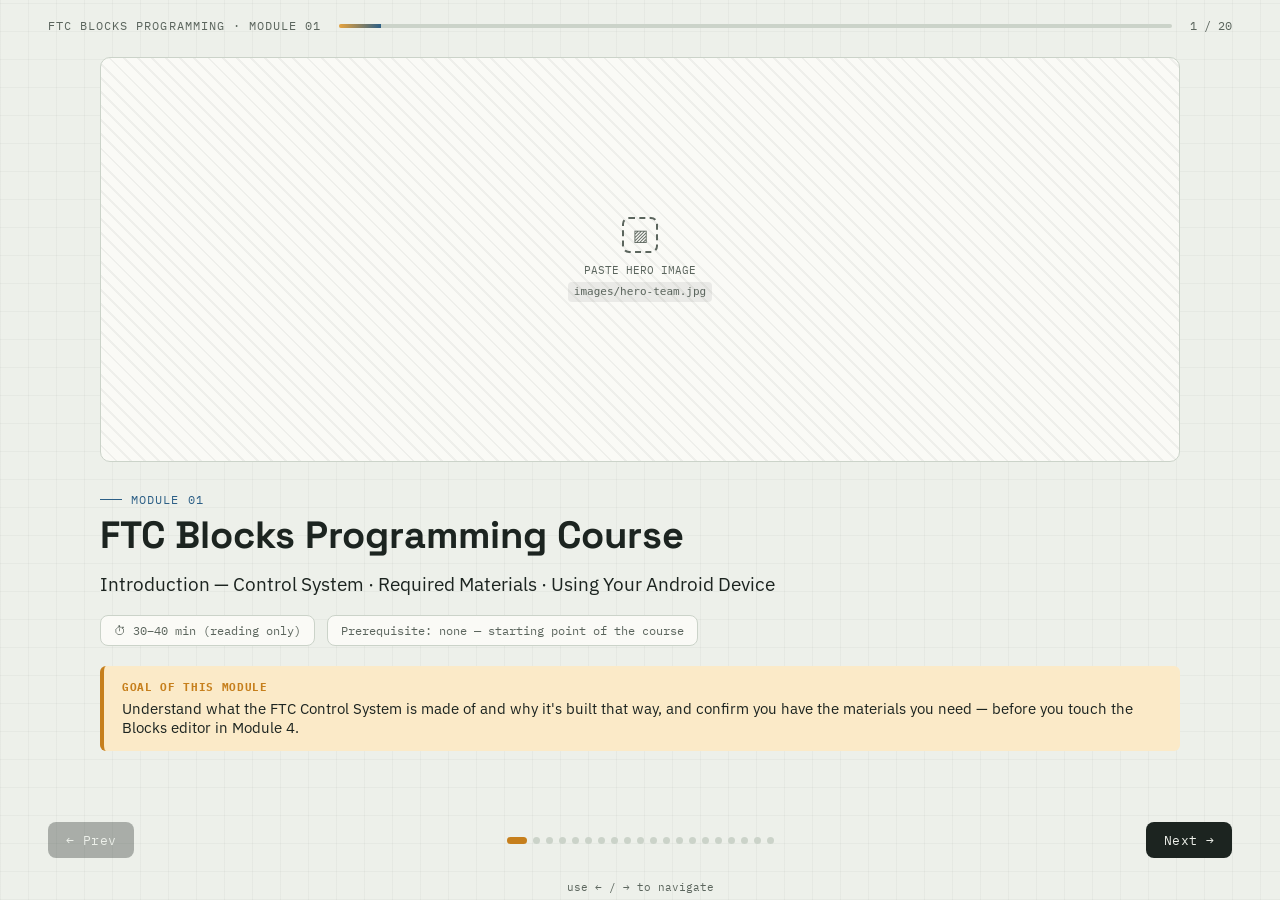
==== index.html @ 314b9277 "Rename ftc_module1_slides.html to index.html" ====
<!DOCTYPE html>
<html lang="en">
<head>
<meta charset="UTF-8">
<meta name="viewport" content="width=device-width, initial-scale=1.0">
<title>FTC Blocks Programming — Module 1: Introduction</title>

<!--
  ================================================================
  IMAGES NEEDED — drop files in an "images" folder next to this
  html (or point each src="" straight at your own file/path).
  Until a real image loads, each slot shows a labeled placeholder.
  ================================================================
   1. images/hero-team.jpg              Title slide hero (team / robot)
   2. images/control-hub-closeup.jpg    Control Hub, close-up
   3. images/control-hub-mounted.jpg    Control Hub mounted on a robot
   4. images/expansion-hub-phone.jpg    Expansion Hub + phone combo
   5. images/driver-hub.jpg             REV Driver Hub, in use
   6. images/driver-hub-closeup.jpg     Driver Hub, close-up
   7. images/phone-with-gamepads.jpg    Phone + OTG adapter + gamepads
   8. images/gamepad-f310.jpg           Logitech F310 gamepad
   9. images/driver-station-app.jpg     Driver Station app, op-mode screen
  10. images/labeled-devices.jpg        Devices labeled with tape
  ================================================================
-->

<link rel="preconnect" href="https://fonts.googleapis.com">
<link rel="preconnect" href="https://fonts.gstatic.com" crossorigin>
<link href="https://fonts.googleapis.com/css2?family=IBM+Plex+Mono:wght@400;500;600&family=IBM+Plex+Sans:wght@400;500;600;700&family=Space+Grotesk:wght@500;600;700&display=swap" rel="stylesheet">

<style>
  :root{
    --paper:#EDF0EA;
    --paper-card:#FAFAF6;
    --ink:#1C2420;
    --ink-soft:#5B655D;
    --line:#CBD3C9;
    --amber:#E8A33D;
    --amber-dark:#C67F1C;
    --amber-soft:#FBEAC8;
    --blue:#2C5F86;
    --blue-soft:#DEE9EF;
    --green:#3E8A5B;
    --green-soft:#E3F2E7;
    --red:#C1503D;
    --red-soft:#FBEAE5;
    --font-display:'Space Grotesk', 'Arial Narrow', sans-serif;
    --font-body:'IBM Plex Sans', Arial, sans-serif;
    --font-mono:'IBM Plex Mono', 'Courier New', monospace;
  }

  *{ box-sizing:border-box; }
  html,body{ height:100%; margin:0; }
  body{
    background:
      repeating-linear-gradient(0deg, rgba(28,36,32,0.035) 0 1px, transparent 1px 28px),
      repeating-linear-gradient(90deg, rgba(28,36,32,0.035) 0 1px, transparent 1px 28px),
      var(--paper);
    color:var(--ink);
    font-family:var(--font-body);
    -webkit-font-smoothing:antialiased;
  }
  @media (prefers-reduced-motion: reduce){
    *{ animation-duration:0.01ms !important; transition-duration:0.01ms !important; }
  }

  h1,h2,h3{ font-family:var(--font-display); margin:0; }
  p{ margin:0 0 12px; line-height:1.55; }
  ul{ margin:0; padding-left:1.15em; }
  li{ margin-bottom:8px; line-height:1.5; }
  a{ color:var(--blue); }
  button{ font-family:inherit; }
  button:focus-visible, .checklist-item:focus-visible, .flashcard:focus-visible, .dot:focus-visible{
    outline:2px solid var(--blue); outline-offset:2px;
  }

  /* ---------- deck shell ---------- */
  .deck{ display:flex; flex-direction:column; height:100vh; max-width:1240px; margin:0 auto; }

  .deck-top{ display:flex; align-items:center; gap:18px; padding:18px 28px 10px; }
  .brand{
    font-family:var(--font-mono); font-size:11.5px; letter-spacing:.09em;
    color:var(--ink-soft); white-space:nowrap; cursor:pointer; background:none; border:none; padding:0;
  }
  .brand:hover{ color:var(--blue); }
  .progress-track{ flex:1; height:4px; background:var(--line); border-radius:2px; overflow:hidden; }
  .progress-fill{ height:100%; width:5%; background:linear-gradient(90deg,var(--amber),var(--blue)); transition:width .3s ease; }
  .counter{ font-family:var(--font-mono); font-size:11.5px; color:var(--ink-soft); white-space:nowrap; }

  main.stage{ position:relative; flex:1; overflow:hidden; padding:0 28px; }
  .slide{
    position:absolute; inset:0; overflow-y:auto;
    padding:14px 4px 30px;
    opacity:0; pointer-events:none; transform:translateY(10px);
    transition:opacity .35s ease, transform .35s ease;
  }
  .slide.active{ opacity:1; pointer-events:auto; transform:translateY(0); }
  .slide-inner{ max-width:1080px; margin:0 auto; padding-bottom:10px; }

  .eyebrow{
    display:inline-flex; align-items:center; gap:9px;
    font-family:var(--font-mono); font-size:12px; letter-spacing:.09em; color:var(--blue);
    margin-bottom:8px; text-transform:uppercase;
  }
  .eyebrow::before{ content:''; width:22px; height:1px; background:var(--blue); }

  .slide-title{ font-weight:700; font-size:clamp(23px,3vw,38px); line-height:1.08; margin-bottom:14px; }
  .lead{ font-size:16px; color:var(--ink-soft); max-width:740px; margin-bottom:16px; }

  .tag{
    display:inline-block; font-family:var(--font-mono); font-size:11px; letter-spacing:.06em;
    text-transform:uppercase; background:var(--blue-soft); color:var(--blue);
    padding:4px 11px; border-radius:999px; margin-bottom:10px;
  }

  footer.deck-bottom{ display:flex; align-items:center; justify-content:space-between; gap:18px; padding:12px 28px 22px; }
  .nav-btn{
    font-family:var(--font-mono); font-size:12.5px; letter-spacing:.03em;
    background:var(--ink); color:var(--paper); border:none; padding:10px 18px;
    border-radius:8px; cursor:pointer;
  }
  .nav-btn:disabled{ opacity:.32; cursor:default; }
  .nav-btn:not(:disabled):hover{ background:var(--blue); }
  .dots{ display:flex; gap:6px; flex-wrap:wrap; justify-content:center; max-width:56%; }
  .dot{ width:7px; height:7px; border-radius:50%; background:var(--line); border:none; cursor:pointer; padding:0; }
  .dot.active{ background:var(--amber-dark); width:20px; border-radius:4px; }
  .hint{ font-family:var(--font-mono); font-size:10.5px; color:var(--ink-soft); text-align:center; padding-bottom:6px; }

  /* ---------- generic content blocks ---------- */
  .grid-2{ display:grid; grid-template-columns:1fr 1fr; gap:22px; }
  .grid-3{ display:grid; grid-template-columns:repeat(3,1fr); gap:18px; }
  .split{ display:grid; grid-template-columns:1.25fr .95fr; gap:30px; align-items:start; }
  @media (max-width:760px){ .grid-2,.grid-3,.split{ grid-template-columns:1fr; } }

  .card{ background:var(--paper-card); border:1px solid var(--line); border-radius:12px; padding:20px 22px; }
  .card h3{ font-size:17px; margin-bottom:8px; }
  .card p:last-child{ margin-bottom:0; }

  .callout{
    background:var(--amber-soft); border-left:4px solid var(--amber-dark);
    padding:14px 18px; border-radius:6px; font-size:14.5px; margin-top:16px;
  }
  .callout strong{ display:block; font-family:var(--font-mono); font-size:11px; letter-spacing:.06em;
    text-transform:uppercase; color:var(--amber-dark); margin-bottom:5px; }
  .note{
    background:var(--blue-soft); border-left:4px solid var(--blue);
    padding:14px 18px; border-radius:6px; font-size:14.5px; margin-top:16px;
  }

  .meta-row{ display:flex; gap:12px; flex-wrap:wrap; margin:16px 0 20px; }
  .meta-chip{
    font-family:var(--font-mono); font-size:12px; color:var(--ink-soft);
    background:var(--paper-card); border:1px solid var(--line); border-radius:8px; padding:7px 13px;
  }

  table.tbl{ width:100%; border-collapse:collapse; margin-top:6px; }
  .tbl th,.tbl td{ text-align:left; padding:11px 14px; border-bottom:1px solid var(--line); font-size:14.5px; vertical-align:top; }
  .tbl th{ font-family:var(--font-mono); font-size:11px; letter-spacing:.06em; text-transform:uppercase;
    color:var(--ink-soft); border-bottom:2px solid var(--ink); }
  .tbl tr:last-child td{ border-bottom:none; }

  /* ---------- figures / image placeholders ---------- */
  .fig-wrap{ display:flex; flex-direction:column; gap:8px; }
  .fig{ position:relative; border:1px solid var(--line); border-radius:10px; overflow:hidden;
    aspect-ratio:4/3; background:var(--paper-card); }
  .fig-img{ width:100%; height:100%; object-fit:cover; display:block; }
  .fig--empty .fig-img{ display:none; }
  .fig-placeholder{ display:none; position:absolute; inset:0; flex-direction:column; align-items:center;
    justify-content:center; gap:9px; text-align:center; padding:16px;
    background:
      repeating-linear-gradient(45deg, rgba(28,36,32,0.05) 0 2px, transparent 2px 10px);
  }
  .fig--empty .fig-placeholder{ display:flex; }
  .fig-icon{ width:36px; height:36px; border:2px dashed var(--ink-soft); border-radius:7px;
    display:flex; align-items:center; justify-content:center; font-size:16px; color:var(--ink-soft); }
  .fig-label{ font-family:var(--font-mono); font-size:11px; color:var(--ink-soft); line-height:1.5; }
  .fig-label code{ display:inline-block; margin-top:3px; background:rgba(28,36,32,0.07); padding:2px 6px; border-radius:4px; }
  figcaption{ font-family:var(--font-mono); font-size:11.5px; color:var(--ink-soft); }

  /* ---------- checklists ---------- */
  .checklist-block{ margin-top:14px; }
  .check-count{ font-family:var(--font-mono); font-size:12px; color:var(--ink-soft); display:block; margin-bottom:10px; }
  .checklist{ display:flex; flex-direction:column; gap:9px; }
  .checklist-item{
    display:flex; gap:13px; align-items:flex-start; padding:13px 16px;
    border:1px solid var(--line); border-radius:10px; background:var(--paper-card);
    cursor:pointer; transition:background .15s, border-color .15s; user-select:none;
  }
  .checklist-item .box{
    flex:0 0 21px; width:21px; height:21px; margin-top:1px; border:2px solid var(--ink-soft); border-radius:5px;
    display:flex; align-items:center; justify-content:center; font-size:13px; color:transparent; transition:.15s;
  }
  .checklist-item.checked{ background:var(--green-soft); border-color:var(--green); }
  .checklist-item.checked .box{ background:var(--green); border-color:var(--green); color:#fff; }
  .checklist-item span.txt{ font-size:14.5px; line-height:1.45; }

  /* ---------- schematic (svg) ---------- */
  .schematic-wrap{ border:1px solid var(--line); border-radius:12px; background:var(--paper-card); padding:14px; margin-top:10px; }
  .sw-box{ fill:var(--paper-card); stroke:var(--ink); stroke-width:2; }
  .sw-box-alt{ fill:#fff; stroke:var(--blue); stroke-width:2; }
  .sw-wireless{ fill:none; stroke:var(--blue); stroke-width:2; stroke-dasharray:6 6; }
  .sw-wired{ fill:none; stroke:var(--ink); stroke-width:2; }
  .sw-label{ font-family:var(--font-mono); font-size:13px; font-weight:600; fill:var(--ink); }
  .sw-sublabel{ font-family:var(--font-mono); font-size:10px; fill:var(--ink-soft); }
  .sw-wlabel{ font-family:var(--font-mono); font-size:10.5px; fill:var(--blue); }
  .sw-arrow{ fill:var(--blue); }
  .legend-row{ display:flex; gap:22px; flex-wrap:wrap; margin-top:12px; font-family:var(--font-mono); font-size:11.5px; color:var(--ink-soft); }
  .legend-swatch{ display:inline-block; width:22px; border-top:2px solid var(--ink); vertical-align:middle; margin-right:6px; }
  .legend-swatch.dash{ border-top:2px dashed var(--blue); }

  /* ---------- flashcards ---------- */
  .flash-grid{ display:grid; grid-template-columns:repeat(4,1fr); gap:16px; margin-top:14px; }
  @media (max-width:820px){ .flash-grid{ grid-template-columns:repeat(2,1fr); } }
  @media (max-width:440px){ .flash-grid{ grid-template-columns:1fr; } }
  .flashcard{ perspective:1000px; height:132px; cursor:pointer; }
  .flashcard-inner{ position:relative; width:100%; height:100%; transition:transform .5s; transform-style:preserve-3d; }
  .flashcard.flipped .flashcard-inner{ transform:rotateY(180deg); }
  .flashcard-face{
    position:absolute; inset:0; backface-visibility:hidden; border-radius:10px; border:1px solid var(--line);
    display:flex; align-items:center; justify-content:center; text-align:center; padding:14px;
  }
  .flashcard-front{ background:var(--blue-soft); font-family:var(--font-display); font-weight:600; font-size:15.5px; }
  .flashcard-back{ background:var(--ink); color:var(--paper); transform:rotateY(180deg); font-size:12.5px; line-height:1.42; }
  .flashcard-hint{ position:absolute; bottom:5px; right:8px; font-family:var(--font-mono); font-size:9px; opacity:.5; }

  /* ---------- quiz ---------- */
  .score-pill{
    display:inline-block; font-family:var(--font-mono); font-size:12px; letter-spacing:.04em;
    background:var(--ink); color:var(--paper); padding:6px 14px; border-radius:999px; margin-bottom:6px;
  }
  .quiz-question{ border:1px solid var(--line); border-radius:12px; padding:18px 20px; background:var(--paper-card); margin-top:14px; }
  .quiz-q-text{ font-family:var(--font-display); font-weight:600; font-size:15.5px; margin-bottom:12px; }
  .quiz-options{ display:grid; grid-template-columns:1fr 1fr; gap:10px; }
  @media (max-width:640px){ .quiz-options{ grid-template-columns:1fr; } }
  .option{
    text-align:left; padding:10px 14px; border:1px solid var(--line); border-radius:8px;
    background:#fff; cursor:pointer; font-size:14px; color:var(--ink);
  }
  .quiz-question.answered .option{ pointer-events:none; }
  .option.opt-correct{ background:var(--green-soft); border-color:var(--green); font-weight:600; }
  .option.opt-incorrect{ background:var(--red-soft); border-color:var(--red); }
  .quiz-feedback{ margin-top:11px; font-size:12.5px; font-family:var(--font-mono); color:var(--ink-soft); display:none; line-height:1.5; }
  .quiz-feedback.show{ display:block; }

  .recap-list{ display:flex; flex-direction:column; gap:10px; margin-top:14px; }
  .recap-item{ display:flex; gap:12px; align-items:flex-start; padding:13px 16px; border:1px solid var(--line);
    border-radius:10px; background:var(--paper-card); }
  .recap-num{ font-family:var(--font-mono); font-size:12px; color:var(--amber-dark); flex:0 0 auto; }
  .final-score{ font-family:var(--font-mono); font-size:14px; background:var(--paper-card); border:1px solid var(--line);
    display:inline-block; padding:9px 16px; border-radius:8px; margin-bottom:16px; }
</style>
</head>
<body>

<div class="deck">
  <header class="deck-top">
    <button class="brand" id="brandHome" title="Back to start">FTC BLOCKS PROGRAMMING · MODULE 01</button>
    <div class="progress-track"><div class="progress-fill" id="progressFill"></div></div>
    <div class="counter"><span id="slideCurrent">1</span> / <span id="slideTotal">20</span></div>
  </header>

  <main class="stage" id="stage">

    <!-- 1 : TITLE -->
    <section class="slide active" data-title="Title">
      <div class="slide-inner">
        <div class="fig-wrap" style="margin-bottom:22px;">
          <div class="fig" style="aspect-ratio:16/6;">
            <img class="fig-img" src="images/hero-team.jpg" alt="Team and robot, module 1 hero photo"
                 onerror="this.parentElement.classList.add('fig--empty')">
            <div class="fig-placeholder">
              <span class="fig-icon">▨</span>
              <span class="fig-label">PASTE HERO IMAGE<br><code>images/hero-team.jpg</code></span>
            </div>
          </div>
        </div>
        <div class="eyebrow">Module 01</div>
        <h1 class="slide-title">FTC Blocks Programming Course</h1>
        <p class="lead" style="font-size:19px; color:var(--ink);">Introduction — Control System · Required Materials · Using Your Android Device</p>
        <div class="meta-row">
          <span class="meta-chip">⏱ 30–40 min (reading only)</span>
          <span class="meta-chip">Prerequisite: none — starting point of the course</span>
        </div>
        <div class="callout">
          <strong>Goal of this module</strong>
          Understand what the FTC Control System is made of and why it's built that way, and confirm you have the materials you need — before you touch the Blocks editor in Module 4.
        </div>
      </div>
    </section>

    <!-- 2 : WHY THIS MODULE FIRST -->
    <section class="slide" data-title="Why This Module First">
      <div class="slide-inner">
        <div class="eyebrow">§1.1</div>
        <h2 class="slide-title">Why This Module Comes First</h2>
        <div class="split">
          <div>
            <p class="lead">Before writing a single block of code, you need a mental model of the system you're programming.</p>
            <p>FTC robots are controlled by a <strong>two-device architecture</strong> — one device rides on the robot, one stays with the human drivers. Every concept in later modules (op modes, telemetry, gamepad input) only makes sense once you understand how these two devices talk to each other.</p>
          </div>
          <div class="card" style="text-align:center;">
            <div style="display:flex; align-items:center; justify-content:center; gap:14px; flex-wrap:wrap; padding:10px 0;">
              <div class="tag" style="background:var(--amber-soft); color:var(--amber-dark);">On the robot</div>
              <span style="font-family:var(--font-mono); font-size:12px; color:var(--ink-soft);">‑ ‑ ‑ wireless ‑ ‑ ‑</span>
              <div class="tag">With the drivers</div>
            </div>
            <p style="margin:8px 0 0; font-size:13px; color:var(--ink-soft);">The full wiring picture is coming up in §1.2.4.</p>
          </div>
        </div>
      </div>
    </section>

    <!-- 3 : MATCH PHASES -->
    <section class="slide" data-title="Match Phases">
      <div class="slide-inner">
        <div class="eyebrow">§1.2.1</div>
        <h2 class="slide-title">Every Match Has Two Phases</h2>
        <p class="lead">To make both phases possible, FTC pairs two Android-based devices — covered over the next several slides.</p>
        <table class="tbl">
          <tr><th>Phase</th><th>Also called</th><th>Robot behavior</th></tr>
          <tr><td><strong>AUTO</strong></td><td>Autonomous</td><td>Zero human input — runs a pre-written program from start to finish.</td></tr>
          <tr><td><strong>TELEOP</strong></td><td>Tele-operated</td><td>Live input from up to two human drivers, via gamepads.</td></tr>
        </table>
      </div>
    </section>

    <!-- 4 : TWO-DEVICE OVERVIEW -->
    <section class="slide" data-title="Two-Device Overview">
      <div class="slide-inner">
        <div class="eyebrow">§1.2</div>
        <h2 class="slide-title">Two Devices, Working as a Pair</h2>
        <div class="grid-2">
          <div class="card">
            <div class="tag">The brains</div>
            <h3>Robot Controller</h3>
            <p>Mounted on the robot. Runs the op mode. Directly drives motors and servos, and reads sensors.</p>
          </div>
          <div class="card">
            <div class="tag">The remote control</div>
            <h3>Driver Station</h3>
            <p>Stays with the drivers. Sends commands. Displays telemetry — status data sent back from the robot.</p>
          </div>
        </div>
      </div>
    </section>

    <!-- 5 : ROBOT CONTROLLER -->
    <section class="slide" data-title="Robot Controller">
      <div class="slide-inner">
        <div class="eyebrow">§1.2.2</div>
        <div class="split">
          <div>
            <div class="tag">The brains</div>
            <h2 class="slide-title">Device 1 — The Robot Controller</h2>
            <ul>
              <li>Physically mounted <strong>on the robot</strong>.</li>
              <li>Runs the <strong>Robot Controller app</strong>.</li>
              <li>Executes the op mode (your program) and directly drives motors, servos, and reads sensors.</li>
            </ul>
          </div>
          <div class="fig-wrap">
            <div class="fig">
              <img class="fig-img" src="images/control-hub-closeup.jpg" alt="REV Control Hub mounted on the robot"
                   onerror="this.parentElement.classList.add('fig--empty')">
              <div class="fig-placeholder">
                <span class="fig-icon">▨</span>
                <span class="fig-label">PASTE IMAGE<br><code>images/control-hub-closeup.jpg</code></span>
              </div>
            </div>
            <figcaption>Control Hub, mounted on the robot</figcaption>
          </div>
        </div>
      </div>
    </section>

    <!-- 6 : ROBOT CONTROLLER HARDWARE OPTIONS -->
    <section class="slide" data-title="RC Hardware Options">
      <div class="slide-inner">
        <div class="eyebrow">§1.2.2</div>
        <h2 class="slide-title">Two Supported Hardware Options</h2>
        <div class="grid-2">
          <div class="card">
            <h3>REV Robotics Control Hub</h3>
            <p>An all-in-one unit — the Robot Controller software is built into the Hub itself. <strong>The standard, recommended option for new teams.</strong></p>
            <div class="fig-wrap">
              <div class="fig">
                <img class="fig-img" src="images/control-hub-mounted.jpg" alt="Control Hub, close-up"
                     onerror="this.parentElement.classList.add('fig--empty')">
                <div class="fig-placeholder">
                  <span class="fig-icon">▨</span>
                  <span class="fig-label">PASTE IMAGE<br><code>images/control-hub-mounted.jpg</code></span>
                </div>
              </div>
            </div>
          </div>
          <div class="card">
            <h3>Expansion Hub + Smartphone</h3>
            <p>A REV Expansion Hub paired with a supported Android smartphone. The phone runs the Robot Controller app and connects to the Expansion Hub over USB.</p>
            <div class="fig-wrap">
              <div class="fig">
                <img class="fig-img" src="images/expansion-hub-phone.jpg" alt="Expansion Hub and phone combo"
                     onerror="this.parentElement.classList.add('fig--empty')">
                <div class="fig-placeholder">
                  <span class="fig-icon">▨</span>
                  <span class="fig-label">PASTE IMAGE<br><code>images/expansion-hub-phone.jpg</code></span>
                </div>
              </div>
            </div>
          </div>
        </div>
      </div>
    </section>

    <!-- 7 : DRIVER STATION -->
    <section class="slide" data-title="Driver Station">
      <div class="slide-inner">
        <div class="eyebrow">§1.2.3</div>
        <div class="split">
          <div>
            <div class="tag">The remote control</div>
            <h2 class="slide-title">Device 2 — The Driver Station</h2>
            <p class="lead">Stays with the team's drivers, off the robot. Runs the Driver Station app. Think of it like a TV remote — it doesn't do the "thinking," it just sends commands and shows status.</p>
            <p style="font-size:14px; color:var(--ink-soft); margin-bottom:6px;">Connects wirelessly to the Robot Controller to:</p>
            <ul>
              <li>Select and start / stop op modes</li>
              <li>Send live gamepad input during TELEOP</li>
              <li>Display telemetry — status data sent back from the robot (used constantly starting Module 4)</li>
            </ul>
          </div>
          <div class="fig-wrap">
            <div class="fig">
              <img class="fig-img" src="images/driver-hub.jpg" alt="REV Driver Hub in use"
                   onerror="this.parentElement.classList.add('fig--empty')">
              <div class="fig-placeholder">
                <span class="fig-icon">▨</span>
                <span class="fig-label">PASTE IMAGE<br><code>images/driver-hub.jpg</code></span>
              </div>
            </div>
            <figcaption>Driver Hub, held by a driver</figcaption>
          </div>
        </div>
      </div>
    </section>

    <!-- 8 : DRIVER STATION HARDWARE OPTIONS -->
    <section class="slide" data-title="DS Hardware Options">
      <div class="slide-inner">
        <div class="eyebrow">§1.2.3</div>
        <h2 class="slide-title">Two Supported Hardware Options</h2>
        <div class="grid-2">
          <div class="card">
            <h3>REV Robotics Driver Hub</h3>
            <p><strong>The standard, recommended option.</strong> Purpose-built for running the Driver Station app.</p>
            <div class="fig-wrap">
              <div class="fig">
                <img class="fig-img" src="images/driver-hub-closeup.jpg" alt="Driver Hub, close-up"
                     onerror="this.parentElement.classList.add('fig--empty')">
                <div class="fig-placeholder">
                  <span class="fig-icon">▨</span>
                  <span class="fig-label">PASTE IMAGE<br><code>images/driver-hub-closeup.jpg</code></span>
                </div>
              </div>
            </div>
          </div>
          <div class="card">
            <h3>Android Smartphone</h3>
            <p>A supported Android smartphone running the Driver Station app, with one or two gamepads plugged in via an OTG USB adapter.</p>
            <div class="fig-wrap">
              <div class="fig">
                <img class="fig-img" src="images/phone-with-gamepads.jpg" alt="Phone with OTG adapter and gamepads"
                     onerror="this.parentElement.classList.add('fig--empty')">
                <div class="fig-placeholder">
                  <span class="fig-icon">▨</span>
                  <span class="fig-label">PASTE IMAGE<br><code>images/phone-with-gamepads.jpg</code></span>
                </div>
              </div>
            </div>
          </div>
        </div>
      </div>
    </section>

    <!-- 9 : SCHEMATIC -->
    <section class="slide" data-title="How They Talk">
      <div class="slide-inner">
        <div class="eyebrow">§1.2.4</div>
        <h2 class="slide-title">How They Talk to Each Other</h2>
        <p class="lead">The Robot Controller and Driver Station share a secure wireless connection. During programming, your laptop joins that same network <em>temporarily</em> to reach the Robot Controller's built-in web server (Module 3).</p>

        <div class="schematic-wrap">
          <svg viewBox="0 0 920 400" style="width:100%; height:auto; display:block;" xmlns="http://www.w3.org/2000/svg">
            <defs>
              <marker id="arrow" viewBox="0 0 10 10" refX="5" refY="5" markerWidth="6" markerHeight="6" orient="auto-start-reverse">
                <path d="M0,0 L10,5 L0,10 z" class="sw-arrow"/>
              </marker>
            </defs>

            <!-- laptop -->
            <rect x="35" y="30" width="180" height="66" rx="10" class="sw-box"/>
            <text x="125" y="58" text-anchor="middle" class="sw-label">LAPTOP</text>
            <text x="125" y="76" text-anchor="middle" class="sw-sublabel">browser, programming only</text>

            <!-- driver station -->
            <rect x="705" y="30" width="180" height="66" rx="10" class="sw-box"/>
            <text x="795" y="58" text-anchor="middle" class="sw-label">DRIVER STATION</text>
            <text x="795" y="76" text-anchor="middle" class="sw-sublabel">drivers + gamepads</text>

            <!-- robot controller -->
            <rect x="365" y="150" width="190" height="86" rx="10" class="sw-box-alt"/>
            <text x="460" y="188" text-anchor="middle" class="sw-label">ROBOT CONTROLLER</text>
            <text x="460" y="207" text-anchor="middle" class="sw-sublabel">runs the op mode</text>

            <!-- wireless: laptop to RC -->
            <path d="M140,96 C170,130 300,150 375,160" class="sw-wireless" marker-start="url(#arrow)" marker-end="url(#arrow)"/>
            <text x="150" y="122" class="sw-wlabel">Wi-Fi — programming only</text>

            <!-- wireless: DS to RC -->
            <path d="M780,96 C750,130 620,150 548,160" class="sw-wireless" marker-start="url(#arrow)" marker-end="url(#arrow)"/>
            <text x="590" y="122" class="sw-wlabel">Wi-Fi — always on</text>
            <text x="590" y="136" class="sw-wlabel">commands / telemetry</text>

            <!-- wired trunk down to hardware -->
            <path d="M460,236 L460,290" class="sw-wired"/>
            <path d="M330,290 L590,290" class="sw-wired"/>
            <path d="M330,290 L330,312" class="sw-wired"/>
            <path d="M460,290 L460,312" class="sw-wired"/>
            <path d="M590,290 L590,312" class="sw-wired"/>

            <rect x="255" y="312" width="150" height="56" rx="8" class="sw-box"/>
            <text x="330" y="345" text-anchor="middle" class="sw-label" style="font-size:12px;">MOTORS</text>

            <rect x="385" y="312" width="150" height="56" rx="8" class="sw-box"/>
            <text x="460" y="345" text-anchor="middle" class="sw-label" style="font-size:12px;">SERVOS</text>

            <rect x="515" y="312" width="150" height="56" rx="8" class="sw-box"/>
            <text x="590" y="345" text-anchor="middle" class="sw-label" style="font-size:12px;">SENSORS</text>
          </svg>
          <div class="legend-row">
            <span><span class="legend-swatch dash"></span>wireless link</span>
            <span><span class="legend-swatch"></span>wired connection</span>
          </div>
        </div>
      </div>
    </section>

    <!-- 10 : WHAT'S AN OP MODE -->
    <section class="slide" data-title="What's an Op Mode">
      <div class="slide-inner">
        <div class="eyebrow">§1.2.5</div>
        <h2 class="slide-title">What's an Op Mode?</h2>
        <p class="lead">An <strong>op mode</strong> ("operational mode") is the computer program that defines your robot's behavior — follow a line, score a game piece, drive around.</p>
        <p>The Robot Controller runs whichever op mode is selected on the Driver Station.</p>
      </div>
    </section>

    <!-- 11 : THREE TOOLS -->
    <section class="slide" data-title="Three Tools">
      <div class="slide-inner">
        <div class="eyebrow">§1.2.5</div>
        <h2 class="slide-title">Three Ways to Write an Op Mode</h2>
        <table class="tbl">
          <tr><th>Tool</th><th>Type</th><th>Best for</th></tr>
          <tr><td><strong>Blocks Programming Tool</strong></td><td>Visual drag-and-drop <em>(this course)</em></td><td>Beginners, fast prototyping</td></tr>
          <tr><td>OnBot Java</td><td>Text-based Java, edited in-browser</td><td>Intermediate teams</td></tr>
          <tr><td>Android Studio</td><td>Full Java / Kotlin IDE</td><td>Advanced teams, large codebases</td></tr>
        </table>
        <div class="callout">
          <strong>Key takeaway</strong>
          The Blocks tool isn't a "toy version" — it produces the same underlying op mode structure you'd write in Java. What you learn here (init blocks, loops, telemetry) transfers directly if your team moves to Java later.
        </div>
      </div>
    </section>

    <!-- 12 : MATERIALS - HARDWARE -->
    <section class="slide" data-title="Materials — Hardware">
      <div class="slide-inner">
        <div class="eyebrow">§1.3</div>
        <h2 class="slide-title">Required Materials — Hardware</h2>
        <div class="split">
          <div class="checklist-block">
            <span class="check-count"><span class="cc-done">0</span>/<span class="cc-total">3</span> confirmed</span>
            <div class="checklist">
              <div class="checklist-item"><span class="box">✓</span><span class="txt"><strong>Robot Controller device</strong> — Control Hub, or Expansion Hub + a supported Android smartphone.</span></div>
              <div class="checklist-item"><span class="box">✓</span><span class="txt"><strong>Driver Station device</strong> — Driver Hub, or a supported Android smartphone. See FTC Competition Manual rule R901 for the exact legal device list.</span></div>
              <div class="checklist-item"><span class="box">✓</span><span class="txt"><strong>Gamepad(s)</strong> for TELEOP control — Logitech F310 is the common reference gamepad in the official docs.</span></div>
            </div>
          </div>
          <div class="fig-wrap">
            <div class="fig">
              <img class="fig-img" src="images/gamepad-f310.jpg" alt="Logitech F310 gamepad"
                   onerror="this.parentElement.classList.add('fig--empty')">
              <div class="fig-placeholder">
                <span class="fig-icon">▨</span>
                <span class="fig-label">PASTE IMAGE<br><code>images/gamepad-f310.jpg</code></span>
              </div>
            </div>
            <figcaption>Logitech F310 — reference gamepad</figcaption>
          </div>
        </div>
      </div>
    </section>

    <!-- 13 : MATERIALS - SOFTWARE/NETWORK -->
    <section class="slide" data-title="Materials — Software">
      <div class="slide-inner">
        <div class="eyebrow">§1.3</div>
        <h2 class="slide-title">Required Materials — Software &amp; Network</h2>
        <div class="checklist-block">
          <span class="check-count"><span class="cc-done">0</span>/<span class="cc-total">3</span> confirmed</span>
          <div class="checklist">
            <div class="checklist-item"><span class="box">✓</span><span class="txt"><strong>Laptop</strong> running Windows 7, 8, 10, or 11, fully updated, with Wi-Fi. Chromebooks, Android tablets, and Mac laptops also work — menu paths may differ slightly.</span></div>
            <div class="checklist-item"><span class="box">✓</span><span class="txt">A <strong>JavaScript-enabled web browser</strong> — Google Chrome is officially recommended.</span></div>
            <div class="checklist-item"><span class="box">✓</span><span class="txt">Access to a <strong>wireless network</strong> — specifically the robot's own Program &amp; Manage Wi-Fi network (§1.2.4). General internet access is not required.</span></div>
          </div>
        </div>
        <div class="note">
          No FTC-specific software to install. The Blocks editor is served directly from the Robot Controller's built-in web server and runs inside your browser.
        </div>
      </div>
    </section>

    <!-- 14 : ANDROID DEVICE USAGE -->
    <section class="slide" data-title="Android Device">
      <div class="slide-inner">
        <div class="eyebrow">§1.4</div>
        <h2 class="slide-title">Using Your Android Device</h2>
        <p class="lead">Applies to whichever Android device(s) your team uses as Driver Station and/or Robot Controller.</p>
        <div class="split">
          <div class="grid-2" style="grid-template-columns:1fr; gap:16px;">
            <div class="card">
              <h3>REV Driver Hub</h3>
              <p>Purpose-built device for running the Driver Station app. Comes with physical buttons and a screen for selecting op modes and viewing match status — no full phone needed.</p>
            </div>
            <div class="card">
              <h3>Android Smartphone (if used instead)</h3>
              <ul>
                <li>Must be on FTC's supported device list.</li>
                <li>Keep it <strong>unlocked</strong> and set to never auto-sleep while acting as Robot Controller or Driver Station — the app must stay in the foreground and active during a match.</li>
                <li>Basic comfort with Android's home / back / recent-apps navigation is assumed, since you'll switch between the FTC app and system settings (Wi-Fi, etc.) during setup.</li>
              </ul>
            </div>
          </div>
          <div class="fig-wrap">
            <div class="fig">
              <img class="fig-img" src="images/driver-station-app.jpg" alt="Driver Station app, op mode select screen"
                   onerror="this.parentElement.classList.add('fig--empty')">
              <div class="fig-placeholder">
                <span class="fig-icon">▨</span>
                <span class="fig-label">PASTE SCREENSHOT<br><code>images/driver-station-app.jpg</code></span>
              </div>
            </div>
            <figcaption>Driver Station app — op mode select screen</figcaption>
          </div>
        </div>
      </div>
    </section>

    <!-- 15 : PRACTICAL TIPS -->
    <section class="slide" data-title="Practical Tips">
      <div class="slide-inner">
        <div class="eyebrow">§1.4</div>
        <h2 class="slide-title">Two Habits That Save You Headaches</h2>
        <div class="split">
          <div class="grid-2" style="grid-template-columns:1fr; gap:16px;">
            <div class="card">
              <h3>Label your devices</h3>
              <p>Tape and a marker on the Robot Controller vs. the Driver Station. It's easy to mix them up, and installing the wrong app on the wrong device causes confusing failures later.</p>
            </div>
            <div class="card">
              <h3>Keep both devices charged</h3>
              <p>A low battery mid-match or mid-programming-session is a common — and completely avoidable — failure.</p>
            </div>
          </div>
          <div class="fig-wrap">
            <div class="fig">
              <img class="fig-img" src="images/labeled-devices.jpg" alt="Devices labeled with tape"
                   onerror="this.parentElement.classList.add('fig--empty')">
              <div class="fig-placeholder">
                <span class="fig-icon">▨</span>
                <span class="fig-label">PASTE IMAGE<br><code>images/labeled-devices.jpg</code></span>
              </div>
            </div>
            <figcaption>Robot Controller and Driver Station, clearly labeled</figcaption>
          </div>
        </div>
      </div>
    </section>

    <!-- 16 : MODULE CHECKLIST -->
    <section class="slide" data-title="Module Checklist">
      <div class="slide-inner">
        <div class="eyebrow">§1.5</div>
        <h2 class="slide-title">Before You Move to Module 2</h2>
        <p class="lead">Module 2 — Configuring Your Hardware. Confirm each item below first.</p>
        <div class="checklist-block">
          <span class="check-count"><span class="cc-done">0</span>/<span class="cc-total">5</span> confirmed</span>
          <div class="checklist">
            <div class="checklist-item"><span class="box">✓</span><span class="txt">I can explain the difference between the Robot Controller and the Driver Station, in one sentence each.</span></div>
            <div class="checklist-item"><span class="box">✓</span><span class="txt">I know which hardware my team is using for each role (Control Hub vs. Expansion Hub + phone; Driver Hub vs. phone).</span></div>
            <div class="checklist-item"><span class="box">✓</span><span class="txt">I understand that an op mode is the program that runs on the Robot Controller, and that Blocks is one of three ways to write one.</span></div>
            <div class="checklist-item"><span class="box">✓</span><span class="txt">I have a Windows laptop (or equivalent) with a JavaScript-enabled browser (Chrome recommended) ready to go.</span></div>
            <div class="checklist-item"><span class="box">✓</span><span class="txt">My Android device(s) are charged, unlocked, and I know basic navigation on them.</span></div>
          </div>
        </div>
      </div>
    </section>

    <!-- 17 : GLOSSARY / FLASHCARDS -->
    <section class="slide" data-title="Glossary">
      <div class="slide-inner">
        <div class="eyebrow">Reference</div>
        <h2 class="slide-title">Quick Reference — Flip the Cards</h2>
        <p class="lead">Tap a card to see the definition.</p>
        <div class="flash-grid">
          <div class="flashcard" tabindex="0"><div class="flashcard-inner">
            <div class="flashcard-face flashcard-front">Robot Controller<span class="flashcard-hint">tap</span></div>
            <div class="flashcard-face flashcard-back">The device mounted on the robot; runs the op mode and controls hardware.</div>
          </div></div>
          <div class="flashcard" tabindex="0"><div class="flashcard-inner">
            <div class="flashcard-face flashcard-front">Driver Station<span class="flashcard-hint">tap</span></div>
            <div class="flashcard-face flashcard-back">The device with the drivers; sends commands, shows telemetry.</div>
          </div></div>
          <div class="flashcard" tabindex="0"><div class="flashcard-inner">
            <div class="flashcard-face flashcard-front">Control Hub<span class="flashcard-hint">tap</span></div>
            <div class="flashcard-face flashcard-back">All-in-one Robot Controller hardware (recommended).</div>
          </div></div>
          <div class="flashcard" tabindex="0"><div class="flashcard-inner">
            <div class="flashcard-face flashcard-front">Expansion Hub<span class="flashcard-hint">tap</span></div>
            <div class="flashcard-face flashcard-back">I/O module; used with a smartphone acting as Robot Controller.</div>
          </div></div>
          <div class="flashcard" tabindex="0"><div class="flashcard-inner">
            <div class="flashcard-face flashcard-front">Driver Hub<span class="flashcard-hint">tap</span></div>
            <div class="flashcard-face flashcard-back">Dedicated Driver Station hardware (recommended).</div>
          </div></div>
          <div class="flashcard" tabindex="0"><div class="flashcard-inner">
            <div class="flashcard-face flashcard-front">Op Mode<span class="flashcard-hint">tap</span></div>
            <div class="flashcard-face flashcard-back">A program defining robot behavior, run by the Robot Controller.</div>
          </div></div>
          <div class="flashcard" tabindex="0"><div class="flashcard-inner">
            <div class="flashcard-face flashcard-front">AUTO<span class="flashcard-hint">tap</span></div>
            <div class="flashcard-face flashcard-back">Match phase with no human input.</div>
          </div></div>
          <div class="flashcard" tabindex="0"><div class="flashcard-inner">
            <div class="flashcard-face flashcard-front">TELEOP<span class="flashcard-hint">tap</span></div>
            <div class="flashcard-face flashcard-back">Match phase with live driver / gamepad input.</div>
          </div></div>
        </div>
      </div>
    </section>

    <!-- 18 : QUIZ PART 1 -->
    <section class="slide" data-title="Quiz — Part 1">
      <div class="slide-inner">
        <div class="eyebrow">Knowledge check</div>
        <h2 class="slide-title">Part 1 of 2</h2>
        <div class="score-pill">Score: <span class="score-value">0</span> / 6</div>

        <div class="quiz-question">
          <div class="quiz-q-text">1. Which device runs the op mode and directly controls motors and servos?</div>
          <div class="quiz-options">
            <button class="option" data-correct="false">Driver Station</button>
            <button class="option" data-correct="true">Robot Controller</button>
            <button class="option" data-correct="false">Laptop</button>
            <button class="option" data-correct="false">Gamepad</button>
          </div>
          <div class="quiz-feedback" data-explain="The Robot Controller is mounted on the robot and executes the op mode directly."></div>
        </div>

        <div class="quiz-question">
          <div class="quiz-q-text">2. During which match phase does the robot receive live gamepad input?</div>
          <div class="quiz-options">
            <button class="option" data-correct="false">AUTO</button>
            <button class="option" data-correct="true">TELEOP</button>
            <button class="option" data-correct="false">Both</button>
            <button class="option" data-correct="false">Neither</button>
          </div>
          <div class="quiz-feedback" data-explain="TELEOP is tele-operated — up to two human drivers control the robot live."></div>
        </div>

        <div class="quiz-question">
          <div class="quiz-q-text">3. What's the standard, recommended all-in-one Robot Controller hardware?</div>
          <div class="quiz-options">
            <button class="option" data-correct="false">Expansion Hub</button>
            <button class="option" data-correct="false">Driver Hub</button>
            <button class="option" data-correct="true">Control Hub</button>
            <button class="option" data-correct="false">Android phone alone</button>
          </div>
          <div class="quiz-feedback" data-explain="The Control Hub is an all-in-one unit — the Robot Controller software is built in."></div>
        </div>
      </div>
    </section>

    <!-- 19 : QUIZ PART 2 -->
    <section class="slide" data-title="Quiz — Part 2">
      <div class="slide-inner">
        <div class="eyebrow">Knowledge check</div>
        <h2 class="slide-title">Part 2 of 2</h2>
        <div class="score-pill">Score: <span class="score-value">0</span> / 6</div>

        <div class="quiz-question">
          <div class="quiz-q-text">4. Which of these is <em>not</em> one of the three tools for writing an op mode?</div>
          <div class="quiz-options">
            <button class="option" data-correct="false">Blocks</button>
            <button class="option" data-correct="false">OnBot Java</button>
            <button class="option" data-correct="false">Android Studio</button>
            <button class="option" data-correct="true">Python</button>
          </div>
          <div class="quiz-feedback" data-explain="The three official tools are Blocks, OnBot Java, and Android Studio."></div>
        </div>

        <div class="quiz-question">
          <div class="quiz-q-text">5. What does the "key takeaway" say the Blocks tool produces?</div>
          <div class="quiz-options">
            <button class="option" data-correct="false">A simplified robot with fewer features</button>
            <button class="option" data-correct="true">The same underlying op mode structure as Java</button>
            <button class="option" data-correct="false">Something that only works for AUTO</button>
            <button class="option" data-correct="false">A separate, unrelated app</button>
          </div>
          <div class="quiz-feedback" data-explain="Blocks isn't a toy version — it builds the same op mode structure you'd write in Java."></div>
        </div>

        <div class="quiz-question">
          <div class="quiz-q-text">6. Which network does your laptop join to program the robot?</div>
          <div class="quiz-options">
            <button class="option" data-correct="false">Your home Wi-Fi</button>
            <button class="option" data-correct="true">The robot's own Program &amp; Manage Wi-Fi network</button>
            <button class="option" data-correct="false">Bluetooth</button>
            <button class="option" data-correct="false">A mobile hotspot</button>
          </div>
          <div class="quiz-feedback" data-explain="You don't need general internet access — just the robot's own Program &amp; Manage network."></div>
        </div>
      </div>
    </section>

    <!-- 20 : WRAP-UP -->
    <section class="slide" data-title="Wrap-up">
      <div class="slide-inner">
        <div class="eyebrow">Next →</div>
        <h2 class="slide-title">Module 1 — Wrapped Up</h2>
        <div class="final-score">Knowledge check score: <span id="finalScore">0 / 6</span></div>

        <div class="recap-list">
          <div class="recap-item"><span class="recap-num">01</span><span>Two devices, one team — Robot Controller (the brains, on the robot) and Driver Station (the remote, with the drivers).</span></div>
          <div class="recap-item"><span class="recap-num">02</span><span>AUTO means zero human input. TELEOP means live gamepad input.</span></div>
          <div class="recap-item"><span class="recap-num">03</span><span>Blocks builds a real op mode — the same structure you'd write in Java.</span></div>
        </div>

        <div class="note">
          <strong style="display:block; font-family:var(--font-mono); font-size:11px; letter-spacing:.06em; text-transform:uppercase; color:var(--blue); margin-bottom:5px;">Next up</strong>
          Module 2 — Configuring Your Hardware, where you'll build the configuration file that tells the Robot Controller what motors, servos, and sensors are physically connected.
        </div>
      </div>
    </section>

  </main>

  <footer class="deck-bottom">
    <button class="nav-btn" id="prevBtn">← Prev</button>
    <div class="dots" id="dots"></div>
    <button class="nav-btn" id="nextBtn">Next →</button>
  </footer>
  <div class="hint">use ← / → to navigate</div>
</div>

<script>
  const slides = Array.from(document.querySelectorAll('.slide'));
  const total = slides.length;
  let idx = 0;
  let quizScore = 0;

  const elCurrent = document.getElementById('slideCurrent');
  const elTotal = document.getElementById('slideTotal');
  const fill = document.getElementById('progressFill');
  const prevBtn = document.getElementById('prevBtn');
  const nextBtn = document.getElementById('nextBtn');
  const dotsWrap = document.getElementById('dots');
  elTotal.textContent = total;

  slides.forEach((s, i) => {
    const d = document.createElement('button');
    d.className = 'dot';
    d.title = s.dataset.title || ('Slide ' + (i + 1));
    d.addEventListener('click', () => goTo(i));
    dotsWrap.appendChild(d);
  });
  const dots = Array.from(dotsWrap.children);

  function goTo(i) {
    i = Math.max(0, Math.min(total - 1, i));
    slides[idx].classList.remove('active');
    idx = i;
    slides[idx].classList.add('active');
    slides[idx].scrollTop = 0;
    elCurrent.textContent = idx + 1;
    fill.style.width = ((idx + 1) / total * 100) + '%';
    dots.forEach((d, j) => d.classList.toggle('active', j === idx));
    prevBtn.disabled = idx === 0;
    nextBtn.disabled = idx === total - 1;
    if (slides[idx].dataset.title === 'Wrap-up') updateFinalScore();
  }

  prevBtn.addEventListener('click', () => goTo(idx - 1));
  nextBtn.addEventListener('click', () => goTo(idx + 1));
  document.getElementById('brandHome').addEventListener('click', () => goTo(0));

  window.addEventListener('keydown', (e) => {
    if (['ArrowRight', 'PageDown'].includes(e.key)) { e.preventDefault(); goTo(idx + 1); }
    else if (['ArrowLeft', 'PageUp'].includes(e.key)) { e.preventDefault(); goTo(idx - 1); }
  });

  function handleAnswer(opt) {
    const q = opt.closest('.quiz-question');
    if (q.classList.contains('answered')) return;
    q.classList.add('answered');
    const correct = opt.dataset.correct === 'true';
    opt.classList.add(correct ? 'opt-correct' : 'opt-incorrect');
    if (!correct) {
      const correctOpt = q.querySelector('.option[data-correct="true"]');
      if (correctOpt) correctOpt.classList.add('opt-correct');
    } else {
      quizScore++;
      document.querySelectorAll('.score-value').forEach(el => el.textContent = quizScore);
    }
    const fb = q.querySelector('.quiz-feedback');
    if (fb) {
      fb.textContent = (correct ? 'Correct. ' : 'Not quite. ') + fb.dataset.explain;
      fb.classList.add('show');
    }
  }

  function updateFinalScore() {
    const el = document.getElementById('finalScore');
    if (el) el.textContent = quizScore + ' / 6';
  }

  document.addEventListener('click', (e) => {
    const item = e.target.closest('.checklist-item');
    if (item) {
      item.classList.toggle('checked');
      const block = item.closest('.checklist-block');
      if (block) {
        const done = block.querySelectorAll('.checklist-item.checked').length;
        const doneEl = block.querySelector('.cc-done');
        if (doneEl) doneEl.textContent = done;
      }
    }
    const card = e.target.closest('.flashcard');
    if (card) card.classList.toggle('flipped');

    const opt = e.target.closest('.option');
    if (opt) handleAnswer(opt);
  });

  document.addEventListener('keydown', (e) => {
    if (e.key !== 'Enter' && e.key !== ' ') return;
    const el = document.activeElement;
    if (el && el.classList.contains('flashcard')) { e.preventDefault(); el.classList.toggle('flipped'); }
  });

  goTo(0);
</script>
</body>
</html>
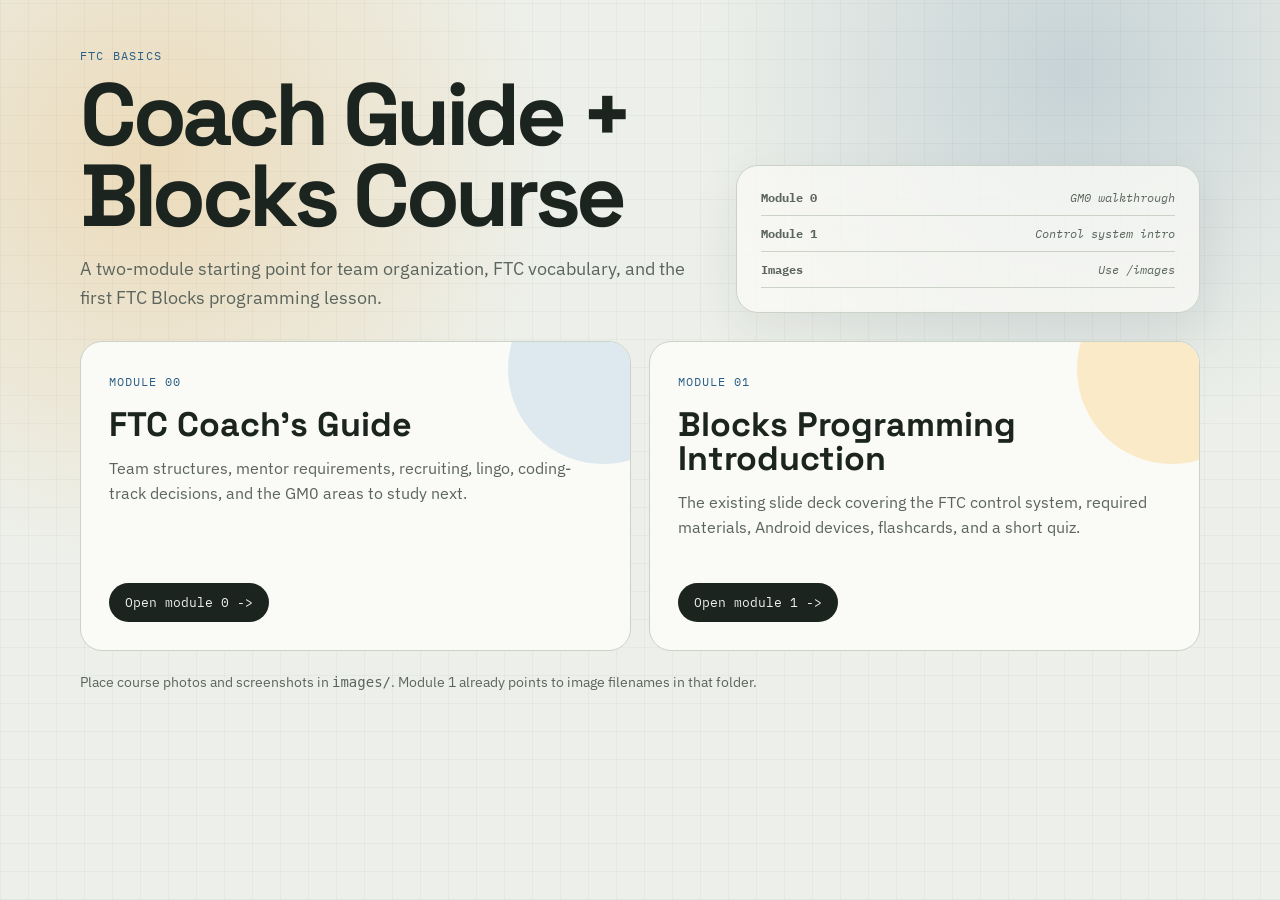
==== commit ac0316dd: "Add course modules" ====
--- a/index.html
+++ b/index.html
@@ -1,963 +1,100 @@
-<!DOCTYPE html>
+﻿<!DOCTYPE html>
 <html lang="en">
 <head>
 <meta charset="UTF-8">
 <meta name="viewport" content="width=device-width, initial-scale=1.0">
-<title>FTC Blocks Programming — Module 1: Introduction</title>
-
-<!--
-  ================================================================
-  IMAGES NEEDED — drop files in an "images" folder next to this
-  html (or point each src="" straight at your own file/path).
-  Until a real image loads, each slot shows a labeled placeholder.
-  ================================================================
-   1. images/hero-team.jpg              Title slide hero (team / robot)
-   2. images/control-hub-closeup.jpg    Control Hub, close-up
-   3. images/control-hub-mounted.jpg    Control Hub mounted on a robot
-   4. images/expansion-hub-phone.jpg    Expansion Hub + phone combo
-   5. images/driver-hub.jpg             REV Driver Hub, in use
-   6. images/driver-hub-closeup.jpg     Driver Hub, close-up
-   7. images/phone-with-gamepads.jpg    Phone + OTG adapter + gamepads
-   8. images/gamepad-f310.jpg           Logitech F310 gamepad
-   9. images/driver-station-app.jpg     Driver Station app, op-mode screen
-  10. images/labeled-devices.jpg        Devices labeled with tape
-  ================================================================
--->
-
+<title>FTC Basics Course</title>
 <link rel="preconnect" href="https://fonts.googleapis.com">
 <link rel="preconnect" href="https://fonts.gstatic.com" crossorigin>
 <link href="https://fonts.googleapis.com/css2?family=IBM+Plex+Mono:wght@400;500;600&family=IBM+Plex+Sans:wght@400;500;600;700&family=Space+Grotesk:wght@500;600;700&display=swap" rel="stylesheet">
-
 <style>
-  :root{
-    --paper:#EDF0EA;
-    --paper-card:#FAFAF6;
-    --ink:#1C2420;
-    --ink-soft:#5B655D;
-    --line:#CBD3C9;
-    --amber:#E8A33D;
-    --amber-dark:#C67F1C;
-    --amber-soft:#FBEAC8;
-    --blue:#2C5F86;
-    --blue-soft:#DEE9EF;
-    --green:#3E8A5B;
-    --green-soft:#E3F2E7;
-    --red:#C1503D;
-    --red-soft:#FBEAE5;
-    --font-display:'Space Grotesk', 'Arial Narrow', sans-serif;
-    --font-body:'IBM Plex Sans', Arial, sans-serif;
-    --font-mono:'IBM Plex Mono', 'Courier New', monospace;
-  }
-
-  *{ box-sizing:border-box; }
-  html,body{ height:100%; margin:0; }
-  body{
-    background:
-      repeating-linear-gradient(0deg, rgba(28,36,32,0.035) 0 1px, transparent 1px 28px),
-      repeating-linear-gradient(90deg, rgba(28,36,32,0.035) 0 1px, transparent 1px 28px),
-      var(--paper);
-    color:var(--ink);
-    font-family:var(--font-body);
-    -webkit-font-smoothing:antialiased;
-  }
-  @media (prefers-reduced-motion: reduce){
-    *{ animation-duration:0.01ms !important; transition-duration:0.01ms !important; }
-  }
-
-  h1,h2,h3{ font-family:var(--font-display); margin:0; }
-  p{ margin:0 0 12px; line-height:1.55; }
-  ul{ margin:0; padding-left:1.15em; }
-  li{ margin-bottom:8px; line-height:1.5; }
-  a{ color:var(--blue); }
-  button{ font-family:inherit; }
-  button:focus-visible, .checklist-item:focus-visible, .flashcard:focus-visible, .dot:focus-visible{
-    outline:2px solid var(--blue); outline-offset:2px;
-  }
-
-  /* ---------- deck shell ---------- */
-  .deck{ display:flex; flex-direction:column; height:100vh; max-width:1240px; margin:0 auto; }
-
-  .deck-top{ display:flex; align-items:center; gap:18px; padding:18px 28px 10px; }
-  .brand{
-    font-family:var(--font-mono); font-size:11.5px; letter-spacing:.09em;
-    color:var(--ink-soft); white-space:nowrap; cursor:pointer; background:none; border:none; padding:0;
-  }
-  .brand:hover{ color:var(--blue); }
-  .progress-track{ flex:1; height:4px; background:var(--line); border-radius:2px; overflow:hidden; }
-  .progress-fill{ height:100%; width:5%; background:linear-gradient(90deg,var(--amber),var(--blue)); transition:width .3s ease; }
-  .counter{ font-family:var(--font-mono); font-size:11.5px; color:var(--ink-soft); white-space:nowrap; }
-
-  main.stage{ position:relative; flex:1; overflow:hidden; padding:0 28px; }
-  .slide{
-    position:absolute; inset:0; overflow-y:auto;
-    padding:14px 4px 30px;
-    opacity:0; pointer-events:none; transform:translateY(10px);
-    transition:opacity .35s ease, transform .35s ease;
-  }
-  .slide.active{ opacity:1; pointer-events:auto; transform:translateY(0); }
-  .slide-inner{ max-width:1080px; margin:0 auto; padding-bottom:10px; }
-
-  .eyebrow{
-    display:inline-flex; align-items:center; gap:9px;
-    font-family:var(--font-mono); font-size:12px; letter-spacing:.09em; color:var(--blue);
-    margin-bottom:8px; text-transform:uppercase;
-  }
-  .eyebrow::before{ content:''; width:22px; height:1px; background:var(--blue); }
-
-  .slide-title{ font-weight:700; font-size:clamp(23px,3vw,38px); line-height:1.08; margin-bottom:14px; }
-  .lead{ font-size:16px; color:var(--ink-soft); max-width:740px; margin-bottom:16px; }
-
-  .tag{
-    display:inline-block; font-family:var(--font-mono); font-size:11px; letter-spacing:.06em;
-    text-transform:uppercase; background:var(--blue-soft); color:var(--blue);
-    padding:4px 11px; border-radius:999px; margin-bottom:10px;
-  }
-
-  footer.deck-bottom{ display:flex; align-items:center; justify-content:space-between; gap:18px; padding:12px 28px 22px; }
-  .nav-btn{
-    font-family:var(--font-mono); font-size:12.5px; letter-spacing:.03em;
-    background:var(--ink); color:var(--paper); border:none; padding:10px 18px;
-    border-radius:8px; cursor:pointer;
-  }
-  .nav-btn:disabled{ opacity:.32; cursor:default; }
-  .nav-btn:not(:disabled):hover{ background:var(--blue); }
-  .dots{ display:flex; gap:6px; flex-wrap:wrap; justify-content:center; max-width:56%; }
-  .dot{ width:7px; height:7px; border-radius:50%; background:var(--line); border:none; cursor:pointer; padding:0; }
-  .dot.active{ background:var(--amber-dark); width:20px; border-radius:4px; }
-  .hint{ font-family:var(--font-mono); font-size:10.5px; color:var(--ink-soft); text-align:center; padding-bottom:6px; }
-
-  /* ---------- generic content blocks ---------- */
-  .grid-2{ display:grid; grid-template-columns:1fr 1fr; gap:22px; }
-  .grid-3{ display:grid; grid-template-columns:repeat(3,1fr); gap:18px; }
-  .split{ display:grid; grid-template-columns:1.25fr .95fr; gap:30px; align-items:start; }
-  @media (max-width:760px){ .grid-2,.grid-3,.split{ grid-template-columns:1fr; } }
-
-  .card{ background:var(--paper-card); border:1px solid var(--line); border-radius:12px; padding:20px 22px; }
-  .card h3{ font-size:17px; margin-bottom:8px; }
-  .card p:last-child{ margin-bottom:0; }
-
-  .callout{
-    background:var(--amber-soft); border-left:4px solid var(--amber-dark);
-    padding:14px 18px; border-radius:6px; font-size:14.5px; margin-top:16px;
-  }
-  .callout strong{ display:block; font-family:var(--font-mono); font-size:11px; letter-spacing:.06em;
-    text-transform:uppercase; color:var(--amber-dark); margin-bottom:5px; }
-  .note{
-    background:var(--blue-soft); border-left:4px solid var(--blue);
-    padding:14px 18px; border-radius:6px; font-size:14.5px; margin-top:16px;
-  }
-
-  .meta-row{ display:flex; gap:12px; flex-wrap:wrap; margin:16px 0 20px; }
-  .meta-chip{
-    font-family:var(--font-mono); font-size:12px; color:var(--ink-soft);
-    background:var(--paper-card); border:1px solid var(--line); border-radius:8px; padding:7px 13px;
-  }
-
-  table.tbl{ width:100%; border-collapse:collapse; margin-top:6px; }
-  .tbl th,.tbl td{ text-align:left; padding:11px 14px; border-bottom:1px solid var(--line); font-size:14.5px; vertical-align:top; }
-  .tbl th{ font-family:var(--font-mono); font-size:11px; letter-spacing:.06em; text-transform:uppercase;
-    color:var(--ink-soft); border-bottom:2px solid var(--ink); }
-  .tbl tr:last-child td{ border-bottom:none; }
-
-  /* ---------- figures / image placeholders ---------- */
-  .fig-wrap{ display:flex; flex-direction:column; gap:8px; }
-  .fig{ position:relative; border:1px solid var(--line); border-radius:10px; overflow:hidden;
-    aspect-ratio:4/3; background:var(--paper-card); }
-  .fig-img{ width:100%; height:100%; object-fit:cover; display:block; }
-  .fig--empty .fig-img{ display:none; }
-  .fig-placeholder{ display:none; position:absolute; inset:0; flex-direction:column; align-items:center;
-    justify-content:center; gap:9px; text-align:center; padding:16px;
-    background:
-      repeating-linear-gradient(45deg, rgba(28,36,32,0.05) 0 2px, transparent 2px 10px);
-  }
-  .fig--empty .fig-placeholder{ display:flex; }
-  .fig-icon{ width:36px; height:36px; border:2px dashed var(--ink-soft); border-radius:7px;
-    display:flex; align-items:center; justify-content:center; font-size:16px; color:var(--ink-soft); }
-  .fig-label{ font-family:var(--font-mono); font-size:11px; color:var(--ink-soft); line-height:1.5; }
-  .fig-label code{ display:inline-block; margin-top:3px; background:rgba(28,36,32,0.07); padding:2px 6px; border-radius:4px; }
-  figcaption{ font-family:var(--font-mono); font-size:11.5px; color:var(--ink-soft); }
-
-  /* ---------- checklists ---------- */
-  .checklist-block{ margin-top:14px; }
-  .check-count{ font-family:var(--font-mono); font-size:12px; color:var(--ink-soft); display:block; margin-bottom:10px; }
-  .checklist{ display:flex; flex-direction:column; gap:9px; }
-  .checklist-item{
-    display:flex; gap:13px; align-items:flex-start; padding:13px 16px;
-    border:1px solid var(--line); border-radius:10px; background:var(--paper-card);
-    cursor:pointer; transition:background .15s, border-color .15s; user-select:none;
-  }
-  .checklist-item .box{
-    flex:0 0 21px; width:21px; height:21px; margin-top:1px; border:2px solid var(--ink-soft); border-radius:5px;
-    display:flex; align-items:center; justify-content:center; font-size:13px; color:transparent; transition:.15s;
-  }
-  .checklist-item.checked{ background:var(--green-soft); border-color:var(--green); }
-  .checklist-item.checked .box{ background:var(--green); border-color:var(--green); color:#fff; }
-  .checklist-item span.txt{ font-size:14.5px; line-height:1.45; }
-
-  /* ---------- schematic (svg) ---------- */
-  .schematic-wrap{ border:1px solid var(--line); border-radius:12px; background:var(--paper-card); padding:14px; margin-top:10px; }
-  .sw-box{ fill:var(--paper-card); stroke:var(--ink); stroke-width:2; }
-  .sw-box-alt{ fill:#fff; stroke:var(--blue); stroke-width:2; }
-  .sw-wireless{ fill:none; stroke:var(--blue); stroke-width:2; stroke-dasharray:6 6; }
-  .sw-wired{ fill:none; stroke:var(--ink); stroke-width:2; }
-  .sw-label{ font-family:var(--font-mono); font-size:13px; font-weight:600; fill:var(--ink); }
-  .sw-sublabel{ font-family:var(--font-mono); font-size:10px; fill:var(--ink-soft); }
-  .sw-wlabel{ font-family:var(--font-mono); font-size:10.5px; fill:var(--blue); }
-  .sw-arrow{ fill:var(--blue); }
-  .legend-row{ display:flex; gap:22px; flex-wrap:wrap; margin-top:12px; font-family:var(--font-mono); font-size:11.5px; color:var(--ink-soft); }
-  .legend-swatch{ display:inline-block; width:22px; border-top:2px solid var(--ink); vertical-align:middle; margin-right:6px; }
-  .legend-swatch.dash{ border-top:2px dashed var(--blue); }
-
-  /* ---------- flashcards ---------- */
-  .flash-grid{ display:grid; grid-template-columns:repeat(4,1fr); gap:16px; margin-top:14px; }
-  @media (max-width:820px){ .flash-grid{ grid-template-columns:repeat(2,1fr); } }
-  @media (max-width:440px){ .flash-grid{ grid-template-columns:1fr; } }
-  .flashcard{ perspective:1000px; height:132px; cursor:pointer; }
-  .flashcard-inner{ position:relative; width:100%; height:100%; transition:transform .5s; transform-style:preserve-3d; }
-  .flashcard.flipped .flashcard-inner{ transform:rotateY(180deg); }
-  .flashcard-face{
-    position:absolute; inset:0; backface-visibility:hidden; border-radius:10px; border:1px solid var(--line);
-    display:flex; align-items:center; justify-content:center; text-align:center; padding:14px;
-  }
-  .flashcard-front{ background:var(--blue-soft); font-family:var(--font-display); font-weight:600; font-size:15.5px; }
-  .flashcard-back{ background:var(--ink); color:var(--paper); transform:rotateY(180deg); font-size:12.5px; line-height:1.42; }
-  .flashcard-hint{ position:absolute; bottom:5px; right:8px; font-family:var(--font-mono); font-size:9px; opacity:.5; }
-
-  /* ---------- quiz ---------- */
-  .score-pill{
-    display:inline-block; font-family:var(--font-mono); font-size:12px; letter-spacing:.04em;
-    background:var(--ink); color:var(--paper); padding:6px 14px; border-radius:999px; margin-bottom:6px;
-  }
-  .quiz-question{ border:1px solid var(--line); border-radius:12px; padding:18px 20px; background:var(--paper-card); margin-top:14px; }
-  .quiz-q-text{ font-family:var(--font-display); font-weight:600; font-size:15.5px; margin-bottom:12px; }
-  .quiz-options{ display:grid; grid-template-columns:1fr 1fr; gap:10px; }
-  @media (max-width:640px){ .quiz-options{ grid-template-columns:1fr; } }
-  .option{
-    text-align:left; padding:10px 14px; border:1px solid var(--line); border-radius:8px;
-    background:#fff; cursor:pointer; font-size:14px; color:var(--ink);
-  }
-  .quiz-question.answered .option{ pointer-events:none; }
-  .option.opt-correct{ background:var(--green-soft); border-color:var(--green); font-weight:600; }
-  .option.opt-incorrect{ background:var(--red-soft); border-color:var(--red); }
-  .quiz-feedback{ margin-top:11px; font-size:12.5px; font-family:var(--font-mono); color:var(--ink-soft); display:none; line-height:1.5; }
-  .quiz-feedback.show{ display:block; }
-
-  .recap-list{ display:flex; flex-direction:column; gap:10px; margin-top:14px; }
-  .recap-item{ display:flex; gap:12px; align-items:flex-start; padding:13px 16px; border:1px solid var(--line);
-    border-radius:10px; background:var(--paper-card); }
-  .recap-num{ font-family:var(--font-mono); font-size:12px; color:var(--amber-dark); flex:0 0 auto; }
-  .final-score{ font-family:var(--font-mono); font-size:14px; background:var(--paper-card); border:1px solid var(--line);
-    display:inline-block; padding:9px 16px; border-radius:8px; margin-bottom:16px; }
+:root{
+  --paper:#EDF0EA;
+  --paper-card:#FAFAF6;
+  --ink:#1C2420;
+  --ink-soft:#5B655D;
+  --line:#CBD3C9;
+  --amber:#E8A33D;
+  --amber-dark:#C67F1C;
+  --blue:#2C5F86;
+  --blue-soft:#DEE9EF;
+  --green:#3E8A5B;
+  --font-display:'Space Grotesk','Arial Narrow',sans-serif;
+  --font-body:'IBM Plex Sans',Arial,sans-serif;
+  --font-mono:'IBM Plex Mono','Courier New',monospace;
+}
+*{box-sizing:border-box;}
+body{
+  margin:0;
+  min-height:100vh;
+  color:var(--ink);
+  font-family:var(--font-body);
+  background:
+    radial-gradient(circle at 12% 18%, rgba(232,163,61,.28), transparent 30%),
+    radial-gradient(circle at 84% 8%, rgba(44,95,134,.20), transparent 28%),
+    repeating-linear-gradient(0deg, rgba(28,36,32,.035) 0 1px, transparent 1px 28px),
+    repeating-linear-gradient(90deg, rgba(28,36,32,.035) 0 1px, transparent 1px 28px),
+    var(--paper);
+}
+main{width:min(1120px, calc(100% - 32px)); margin:0 auto; padding:48px 0;}
+.hero{display:grid; grid-template-columns:1.15fr .85fr; gap:28px; align-items:end; margin-bottom:28px;}
+.eyebrow{font-family:var(--font-mono); font-size:12px; letter-spacing:.1em; text-transform:uppercase; color:var(--blue); margin-bottom:12px;}
+h1{font-family:var(--font-display); font-size:clamp(42px, 7vw, 88px); line-height:.92; margin:0 0 18px; letter-spacing:-.05em;}
+p{line-height:1.6; margin:0;}
+.lead{font-size:18px; color:var(--ink-soft); max-width:760px;}
+.panel{background:rgba(250,250,246,.78); border:1px solid var(--line); border-radius:22px; padding:24px; box-shadow:0 18px 50px rgba(28,36,32,.08);}
+.status{font-family:var(--font-mono); font-size:12px; color:var(--ink-soft); display:grid; gap:10px;}
+.status span{display:flex; justify-content:space-between; gap:18px; border-bottom:1px solid var(--line); padding-bottom:10px;}
+.grid{display:grid; grid-template-columns:repeat(2, minmax(0,1fr)); gap:18px; margin-top:24px;}
+.card{position:relative; overflow:hidden; min-height:310px; background:var(--paper-card); border:1px solid var(--line); border-radius:22px; padding:28px; display:flex; flex-direction:column; justify-content:space-between; text-decoration:none; color:inherit; transition:transform .18s ease, box-shadow .18s ease, border-color .18s ease;}
+.card:hover{transform:translateY(-4px); border-color:var(--blue); box-shadow:0 20px 50px rgba(28,36,32,.12);}
+.card::after{content:""; position:absolute; width:190px; height:190px; right:-68px; top:-68px; border-radius:50%; background:var(--blue-soft); z-index:0;}
+.card:nth-child(2)::after{background:#FBEAC8;}
+.card > *{position:relative; z-index:1;}
+.kicker{font-family:var(--font-mono); font-size:12px; text-transform:uppercase; letter-spacing:.08em; color:var(--blue);}
+h2{font-family:var(--font-display); font-size:34px; line-height:1; margin:18px 0 14px;}
+.card p{color:var(--ink-soft);}
+.cta{display:inline-flex; width:max-content; align-items:center; gap:9px; margin-top:28px; font-family:var(--font-mono); font-size:13px; background:var(--ink); color:var(--paper); border-radius:999px; padding:11px 16px;}
+.note{margin-top:20px; color:var(--ink-soft); font-size:14px;}
+@media (max-width:760px){.hero,.grid{grid-template-columns:1fr;} main{padding:28px 0;} .card{min-height:250px;}}
 </style>
 </head>
 <body>
+<main>
+  <section class="hero">
+    <div>
+      <div class="eyebrow">FTC Basics</div>
+      <h1>Coach Guide + Blocks Course</h1>
+      <p class="lead">A two-module starting point for team organization, FTC vocabulary, and the first FTC Blocks programming lesson.</p>
+    </div>
+    <aside class="panel status" aria-label="Course status">
+      <span><strong>Module 0</strong><em>GM0 walkthrough</em></span>
+      <span><strong>Module 1</strong><em>Control system intro</em></span>
+      <span><strong>Images</strong><em>Use /images</em></span>
+    </aside>
+  </section>
 
-<div class="deck">
-  <header class="deck-top">
-    <button class="brand" id="brandHome" title="Back to start">FTC BLOCKS PROGRAMMING · MODULE 01</button>
-    <div class="progress-track"><div class="progress-fill" id="progressFill"></div></div>
-    <div class="counter"><span id="slideCurrent">1</span> / <span id="slideTotal">20</span></div>
-  </header>
+  <section class="grid" aria-label="Modules">
+    <a class="card" href="module-0.html">
+      <div>
+        <span class="kicker">Module 00</span>
+        <h2>FTC Coach's Guide</h2>
+        <p>Team structures, mentor requirements, recruiting, lingo, coding-track decisions, and the GM0 areas to study next.</p>
+      </div>
+      <span class="cta">Open module 0 -></span>
+    </a>
 
-  <main class="stage" id="stage">
+    <a class="card" href="module-1.html">
+      <div>
+        <span class="kicker">Module 01</span>
+        <h2>Blocks Programming Introduction</h2>
+        <p>The existing slide deck covering the FTC control system, required materials, Android devices, flashcards, and a short quiz.</p>
+      </div>
+      <span class="cta">Open module 1 -></span>
+    </a>
+  </section>
 
-    <!-- 1 : TITLE -->
-    <section class="slide active" data-title="Title">
-      <div class="slide-inner">
-        <div class="fig-wrap" style="margin-bottom:22px;">
-          <div class="fig" style="aspect-ratio:16/6;">
-            <img class="fig-img" src="images/hero-team.jpg" alt="Team and robot, module 1 hero photo"
-                 onerror="this.parentElement.classList.add('fig--empty')">
-            <div class="fig-placeholder">
-              <span class="fig-icon">▨</span>
-              <span class="fig-label">PASTE HERO IMAGE<br><code>images/hero-team.jpg</code></span>
-            </div>
-          </div>
-        </div>
-        <div class="eyebrow">Module 01</div>
-        <h1 class="slide-title">FTC Blocks Programming Course</h1>
-        <p class="lead" style="font-size:19px; color:var(--ink);">Introduction — Control System · Required Materials · Using Your Android Device</p>
-        <div class="meta-row">
-          <span class="meta-chip">⏱ 30–40 min (reading only)</span>
-          <span class="meta-chip">Prerequisite: none — starting point of the course</span>
-        </div>
-        <div class="callout">
-          <strong>Goal of this module</strong>
-          Understand what the FTC Control System is made of and why it's built that way, and confirm you have the materials you need — before you touch the Blocks editor in Module 4.
-        </div>
-      </div>
-    </section>
-
-    <!-- 2 : WHY THIS MODULE FIRST -->
-    <section class="slide" data-title="Why This Module First">
-      <div class="slide-inner">
-        <div class="eyebrow">§1.1</div>
-        <h2 class="slide-title">Why This Module Comes First</h2>
-        <div class="split">
-          <div>
-            <p class="lead">Before writing a single block of code, you need a mental model of the system you're programming.</p>
-            <p>FTC robots are controlled by a <strong>two-device architecture</strong> — one device rides on the robot, one stays with the human drivers. Every concept in later modules (op modes, telemetry, gamepad input) only makes sense once you understand how these two devices talk to each other.</p>
-          </div>
-          <div class="card" style="text-align:center;">
-            <div style="display:flex; align-items:center; justify-content:center; gap:14px; flex-wrap:wrap; padding:10px 0;">
-              <div class="tag" style="background:var(--amber-soft); color:var(--amber-dark);">On the robot</div>
-              <span style="font-family:var(--font-mono); font-size:12px; color:var(--ink-soft);">‑ ‑ ‑ wireless ‑ ‑ ‑</span>
-              <div class="tag">With the drivers</div>
-            </div>
-            <p style="margin:8px 0 0; font-size:13px; color:var(--ink-soft);">The full wiring picture is coming up in §1.2.4.</p>
-          </div>
-        </div>
-      </div>
-    </section>
-
-    <!-- 3 : MATCH PHASES -->
-    <section class="slide" data-title="Match Phases">
-      <div class="slide-inner">
-        <div class="eyebrow">§1.2.1</div>
-        <h2 class="slide-title">Every Match Has Two Phases</h2>
-        <p class="lead">To make both phases possible, FTC pairs two Android-based devices — covered over the next several slides.</p>
-        <table class="tbl">
-          <tr><th>Phase</th><th>Also called</th><th>Robot behavior</th></tr>
-          <tr><td><strong>AUTO</strong></td><td>Autonomous</td><td>Zero human input — runs a pre-written program from start to finish.</td></tr>
-          <tr><td><strong>TELEOP</strong></td><td>Tele-operated</td><td>Live input from up to two human drivers, via gamepads.</td></tr>
-        </table>
-      </div>
-    </section>
-
-    <!-- 4 : TWO-DEVICE OVERVIEW -->
-    <section class="slide" data-title="Two-Device Overview">
-      <div class="slide-inner">
-        <div class="eyebrow">§1.2</div>
-        <h2 class="slide-title">Two Devices, Working as a Pair</h2>
-        <div class="grid-2">
-          <div class="card">
-            <div class="tag">The brains</div>
-            <h3>Robot Controller</h3>
-            <p>Mounted on the robot. Runs the op mode. Directly drives motors and servos, and reads sensors.</p>
-          </div>
-          <div class="card">
-            <div class="tag">The remote control</div>
-            <h3>Driver Station</h3>
-            <p>Stays with the drivers. Sends commands. Displays telemetry — status data sent back from the robot.</p>
-          </div>
-        </div>
-      </div>
-    </section>
-
-    <!-- 5 : ROBOT CONTROLLER -->
-    <section class="slide" data-title="Robot Controller">
-      <div class="slide-inner">
-        <div class="eyebrow">§1.2.2</div>
-        <div class="split">
-          <div>
-            <div class="tag">The brains</div>
-            <h2 class="slide-title">Device 1 — The Robot Controller</h2>
-            <ul>
-              <li>Physically mounted <strong>on the robot</strong>.</li>
-              <li>Runs the <strong>Robot Controller app</strong>.</li>
-              <li>Executes the op mode (your program) and directly drives motors, servos, and reads sensors.</li>
-            </ul>
-          </div>
-          <div class="fig-wrap">
-            <div class="fig">
-              <img class="fig-img" src="images/control-hub-closeup.jpg" alt="REV Control Hub mounted on the robot"
-                   onerror="this.parentElement.classList.add('fig--empty')">
-              <div class="fig-placeholder">
-                <span class="fig-icon">▨</span>
-                <span class="fig-label">PASTE IMAGE<br><code>images/control-hub-closeup.jpg</code></span>
-              </div>
-            </div>
-            <figcaption>Control Hub, mounted on the robot</figcaption>
-          </div>
-        </div>
-      </div>
-    </section>
-
-    <!-- 6 : ROBOT CONTROLLER HARDWARE OPTIONS -->
-    <section class="slide" data-title="RC Hardware Options">
-      <div class="slide-inner">
-        <div class="eyebrow">§1.2.2</div>
-        <h2 class="slide-title">Two Supported Hardware Options</h2>
-        <div class="grid-2">
-          <div class="card">
-            <h3>REV Robotics Control Hub</h3>
-            <p>An all-in-one unit — the Robot Controller software is built into the Hub itself. <strong>The standard, recommended option for new teams.</strong></p>
-            <div class="fig-wrap">
-              <div class="fig">
-                <img class="fig-img" src="images/control-hub-mounted.jpg" alt="Control Hub, close-up"
-                     onerror="this.parentElement.classList.add('fig--empty')">
-                <div class="fig-placeholder">
-                  <span class="fig-icon">▨</span>
-                  <span class="fig-label">PASTE IMAGE<br><code>images/control-hub-mounted.jpg</code></span>
-                </div>
-              </div>
-            </div>
-          </div>
-          <div class="card">
-            <h3>Expansion Hub + Smartphone</h3>
-            <p>A REV Expansion Hub paired with a supported Android smartphone. The phone runs the Robot Controller app and connects to the Expansion Hub over USB.</p>
-            <div class="fig-wrap">
-              <div class="fig">
-                <img class="fig-img" src="images/expansion-hub-phone.jpg" alt="Expansion Hub and phone combo"
-                     onerror="this.parentElement.classList.add('fig--empty')">
-                <div class="fig-placeholder">
-                  <span class="fig-icon">▨</span>
-                  <span class="fig-label">PASTE IMAGE<br><code>images/expansion-hub-phone.jpg</code></span>
-                </div>
-              </div>
-            </div>
-          </div>
-        </div>
-      </div>
-    </section>
-
-    <!-- 7 : DRIVER STATION -->
-    <section class="slide" data-title="Driver Station">
-      <div class="slide-inner">
-        <div class="eyebrow">§1.2.3</div>
-        <div class="split">
-          <div>
-            <div class="tag">The remote control</div>
-            <h2 class="slide-title">Device 2 — The Driver Station</h2>
-            <p class="lead">Stays with the team's drivers, off the robot. Runs the Driver Station app. Think of it like a TV remote — it doesn't do the "thinking," it just sends commands and shows status.</p>
-            <p style="font-size:14px; color:var(--ink-soft); margin-bottom:6px;">Connects wirelessly to the Robot Controller to:</p>
-            <ul>
-              <li>Select and start / stop op modes</li>
-              <li>Send live gamepad input during TELEOP</li>
-              <li>Display telemetry — status data sent back from the robot (used constantly starting Module 4)</li>
-            </ul>
-          </div>
-          <div class="fig-wrap">
-            <div class="fig">
-              <img class="fig-img" src="images/driver-hub.jpg" alt="REV Driver Hub in use"
-                   onerror="this.parentElement.classList.add('fig--empty')">
-              <div class="fig-placeholder">
-                <span class="fig-icon">▨</span>
-                <span class="fig-label">PASTE IMAGE<br><code>images/driver-hub.jpg</code></span>
-              </div>
-            </div>
-            <figcaption>Driver Hub, held by a driver</figcaption>
-          </div>
-        </div>
-      </div>
-    </section>
-
-    <!-- 8 : DRIVER STATION HARDWARE OPTIONS -->
-    <section class="slide" data-title="DS Hardware Options">
-      <div class="slide-inner">
-        <div class="eyebrow">§1.2.3</div>
-        <h2 class="slide-title">Two Supported Hardware Options</h2>
-        <div class="grid-2">
-          <div class="card">
-            <h3>REV Robotics Driver Hub</h3>
-            <p><strong>The standard, recommended option.</strong> Purpose-built for running the Driver Station app.</p>
-            <div class="fig-wrap">
-              <div class="fig">
-                <img class="fig-img" src="images/driver-hub-closeup.jpg" alt="Driver Hub, close-up"
-                     onerror="this.parentElement.classList.add('fig--empty')">
-                <div class="fig-placeholder">
-                  <span class="fig-icon">▨</span>
-                  <span class="fig-label">PASTE IMAGE<br><code>images/driver-hub-closeup.jpg</code></span>
-                </div>
-              </div>
-            </div>
-          </div>
-          <div class="card">
-            <h3>Android Smartphone</h3>
-            <p>A supported Android smartphone running the Driver Station app, with one or two gamepads plugged in via an OTG USB adapter.</p>
-            <div class="fig-wrap">
-              <div class="fig">
-                <img class="fig-img" src="images/phone-with-gamepads.jpg" alt="Phone with OTG adapter and gamepads"
-                     onerror="this.parentElement.classList.add('fig--empty')">
-                <div class="fig-placeholder">
-                  <span class="fig-icon">▨</span>
-                  <span class="fig-label">PASTE IMAGE<br><code>images/phone-with-gamepads.jpg</code></span>
-                </div>
-              </div>
-            </div>
-          </div>
-        </div>
-      </div>
-    </section>
-
-    <!-- 9 : SCHEMATIC -->
-    <section class="slide" data-title="How They Talk">
-      <div class="slide-inner">
-        <div class="eyebrow">§1.2.4</div>
-        <h2 class="slide-title">How They Talk to Each Other</h2>
-        <p class="lead">The Robot Controller and Driver Station share a secure wireless connection. During programming, your laptop joins that same network <em>temporarily</em> to reach the Robot Controller's built-in web server (Module 3).</p>
-
-        <div class="schematic-wrap">
-          <svg viewBox="0 0 920 400" style="width:100%; height:auto; display:block;" xmlns="http://www.w3.org/2000/svg">
-            <defs>
-              <marker id="arrow" viewBox="0 0 10 10" refX="5" refY="5" markerWidth="6" markerHeight="6" orient="auto-start-reverse">
-                <path d="M0,0 L10,5 L0,10 z" class="sw-arrow"/>
-              </marker>
-            </defs>
-
-            <!-- laptop -->
-            <rect x="35" y="30" width="180" height="66" rx="10" class="sw-box"/>
-            <text x="125" y="58" text-anchor="middle" class="sw-label">LAPTOP</text>
-            <text x="125" y="76" text-anchor="middle" class="sw-sublabel">browser, programming only</text>
-
-            <!-- driver station -->
-            <rect x="705" y="30" width="180" height="66" rx="10" class="sw-box"/>
-            <text x="795" y="58" text-anchor="middle" class="sw-label">DRIVER STATION</text>
-            <text x="795" y="76" text-anchor="middle" class="sw-sublabel">drivers + gamepads</text>
-
-            <!-- robot controller -->
-            <rect x="365" y="150" width="190" height="86" rx="10" class="sw-box-alt"/>
-            <text x="460" y="188" text-anchor="middle" class="sw-label">ROBOT CONTROLLER</text>
-            <text x="460" y="207" text-anchor="middle" class="sw-sublabel">runs the op mode</text>
-
-            <!-- wireless: laptop to RC -->
-            <path d="M140,96 C170,130 300,150 375,160" class="sw-wireless" marker-start="url(#arrow)" marker-end="url(#arrow)"/>
-            <text x="150" y="122" class="sw-wlabel">Wi-Fi — programming only</text>
-
-            <!-- wireless: DS to RC -->
-            <path d="M780,96 C750,130 620,150 548,160" class="sw-wireless" marker-start="url(#arrow)" marker-end="url(#arrow)"/>
-            <text x="590" y="122" class="sw-wlabel">Wi-Fi — always on</text>
-            <text x="590" y="136" class="sw-wlabel">commands / telemetry</text>
-
-            <!-- wired trunk down to hardware -->
-            <path d="M460,236 L460,290" class="sw-wired"/>
-            <path d="M330,290 L590,290" class="sw-wired"/>
-            <path d="M330,290 L330,312" class="sw-wired"/>
-            <path d="M460,290 L460,312" class="sw-wired"/>
-            <path d="M590,290 L590,312" class="sw-wired"/>
-
-            <rect x="255" y="312" width="150" height="56" rx="8" class="sw-box"/>
-            <text x="330" y="345" text-anchor="middle" class="sw-label" style="font-size:12px;">MOTORS</text>
-
-            <rect x="385" y="312" width="150" height="56" rx="8" class="sw-box"/>
-            <text x="460" y="345" text-anchor="middle" class="sw-label" style="font-size:12px;">SERVOS</text>
-
-            <rect x="515" y="312" width="150" height="56" rx="8" class="sw-box"/>
-            <text x="590" y="345" text-anchor="middle" class="sw-label" style="font-size:12px;">SENSORS</text>
-          </svg>
-          <div class="legend-row">
-            <span><span class="legend-swatch dash"></span>wireless link</span>
-            <span><span class="legend-swatch"></span>wired connection</span>
-          </div>
-        </div>
-      </div>
-    </section>
-
-    <!-- 10 : WHAT'S AN OP MODE -->
-    <section class="slide" data-title="What's an Op Mode">
-      <div class="slide-inner">
-        <div class="eyebrow">§1.2.5</div>
-        <h2 class="slide-title">What's an Op Mode?</h2>
-        <p class="lead">An <strong>op mode</strong> ("operational mode") is the computer program that defines your robot's behavior — follow a line, score a game piece, drive around.</p>
-        <p>The Robot Controller runs whichever op mode is selected on the Driver Station.</p>
-      </div>
-    </section>
-
-    <!-- 11 : THREE TOOLS -->
-    <section class="slide" data-title="Three Tools">
-      <div class="slide-inner">
-        <div class="eyebrow">§1.2.5</div>
-        <h2 class="slide-title">Three Ways to Write an Op Mode</h2>
-        <table class="tbl">
-          <tr><th>Tool</th><th>Type</th><th>Best for</th></tr>
-          <tr><td><strong>Blocks Programming Tool</strong></td><td>Visual drag-and-drop <em>(this course)</em></td><td>Beginners, fast prototyping</td></tr>
-          <tr><td>OnBot Java</td><td>Text-based Java, edited in-browser</td><td>Intermediate teams</td></tr>
-          <tr><td>Android Studio</td><td>Full Java / Kotlin IDE</td><td>Advanced teams, large codebases</td></tr>
-        </table>
-        <div class="callout">
-          <strong>Key takeaway</strong>
-          The Blocks tool isn't a "toy version" — it produces the same underlying op mode structure you'd write in Java. What you learn here (init blocks, loops, telemetry) transfers directly if your team moves to Java later.
-        </div>
-      </div>
-    </section>
-
-    <!-- 12 : MATERIALS - HARDWARE -->
-    <section class="slide" data-title="Materials — Hardware">
-      <div class="slide-inner">
-        <div class="eyebrow">§1.3</div>
-        <h2 class="slide-title">Required Materials — Hardware</h2>
-        <div class="split">
-          <div class="checklist-block">
-            <span class="check-count"><span class="cc-done">0</span>/<span class="cc-total">3</span> confirmed</span>
-            <div class="checklist">
-              <div class="checklist-item"><span class="box">✓</span><span class="txt"><strong>Robot Controller device</strong> — Control Hub, or Expansion Hub + a supported Android smartphone.</span></div>
-              <div class="checklist-item"><span class="box">✓</span><span class="txt"><strong>Driver Station device</strong> — Driver Hub, or a supported Android smartphone. See FTC Competition Manual rule R901 for the exact legal device list.</span></div>
-              <div class="checklist-item"><span class="box">✓</span><span class="txt"><strong>Gamepad(s)</strong> for TELEOP control — Logitech F310 is the common reference gamepad in the official docs.</span></div>
-            </div>
-          </div>
-          <div class="fig-wrap">
-            <div class="fig">
-              <img class="fig-img" src="images/gamepad-f310.jpg" alt="Logitech F310 gamepad"
-                   onerror="this.parentElement.classList.add('fig--empty')">
-              <div class="fig-placeholder">
-                <span class="fig-icon">▨</span>
-                <span class="fig-label">PASTE IMAGE<br><code>images/gamepad-f310.jpg</code></span>
-              </div>
-            </div>
-            <figcaption>Logitech F310 — reference gamepad</figcaption>
-          </div>
-        </div>
-      </div>
-    </section>
-
-    <!-- 13 : MATERIALS - SOFTWARE/NETWORK -->
-    <section class="slide" data-title="Materials — Software">
-      <div class="slide-inner">
-        <div class="eyebrow">§1.3</div>
-        <h2 class="slide-title">Required Materials — Software &amp; Network</h2>
-        <div class="checklist-block">
-          <span class="check-count"><span class="cc-done">0</span>/<span class="cc-total">3</span> confirmed</span>
-          <div class="checklist">
-            <div class="checklist-item"><span class="box">✓</span><span class="txt"><strong>Laptop</strong> running Windows 7, 8, 10, or 11, fully updated, with Wi-Fi. Chromebooks, Android tablets, and Mac laptops also work — menu paths may differ slightly.</span></div>
-            <div class="checklist-item"><span class="box">✓</span><span class="txt">A <strong>JavaScript-enabled web browser</strong> — Google Chrome is officially recommended.</span></div>
-            <div class="checklist-item"><span class="box">✓</span><span class="txt">Access to a <strong>wireless network</strong> — specifically the robot's own Program &amp; Manage Wi-Fi network (§1.2.4). General internet access is not required.</span></div>
-          </div>
-        </div>
-        <div class="note">
-          No FTC-specific software to install. The Blocks editor is served directly from the Robot Controller's built-in web server and runs inside your browser.
-        </div>
-      </div>
-    </section>
-
-    <!-- 14 : ANDROID DEVICE USAGE -->
-    <section class="slide" data-title="Android Device">
-      <div class="slide-inner">
-        <div class="eyebrow">§1.4</div>
-        <h2 class="slide-title">Using Your Android Device</h2>
-        <p class="lead">Applies to whichever Android device(s) your team uses as Driver Station and/or Robot Controller.</p>
-        <div class="split">
-          <div class="grid-2" style="grid-template-columns:1fr; gap:16px;">
-            <div class="card">
-              <h3>REV Driver Hub</h3>
-              <p>Purpose-built device for running the Driver Station app. Comes with physical buttons and a screen for selecting op modes and viewing match status — no full phone needed.</p>
-            </div>
-            <div class="card">
-              <h3>Android Smartphone (if used instead)</h3>
-              <ul>
-                <li>Must be on FTC's supported device list.</li>
-                <li>Keep it <strong>unlocked</strong> and set to never auto-sleep while acting as Robot Controller or Driver Station — the app must stay in the foreground and active during a match.</li>
-                <li>Basic comfort with Android's home / back / recent-apps navigation is assumed, since you'll switch between the FTC app and system settings (Wi-Fi, etc.) during setup.</li>
-              </ul>
-            </div>
-          </div>
-          <div class="fig-wrap">
-            <div class="fig">
-              <img class="fig-img" src="images/driver-station-app.jpg" alt="Driver Station app, op mode select screen"
-                   onerror="this.parentElement.classList.add('fig--empty')">
-              <div class="fig-placeholder">
-                <span class="fig-icon">▨</span>
-                <span class="fig-label">PASTE SCREENSHOT<br><code>images/driver-station-app.jpg</code></span>
-              </div>
-            </div>
-            <figcaption>Driver Station app — op mode select screen</figcaption>
-          </div>
-        </div>
-      </div>
-    </section>
-
-    <!-- 15 : PRACTICAL TIPS -->
-    <section class="slide" data-title="Practical Tips">
-      <div class="slide-inner">
-        <div class="eyebrow">§1.4</div>
-        <h2 class="slide-title">Two Habits That Save You Headaches</h2>
-        <div class="split">
-          <div class="grid-2" style="grid-template-columns:1fr; gap:16px;">
-            <div class="card">
-              <h3>Label your devices</h3>
-              <p>Tape and a marker on the Robot Controller vs. the Driver Station. It's easy to mix them up, and installing the wrong app on the wrong device causes confusing failures later.</p>
-            </div>
-            <div class="card">
-              <h3>Keep both devices charged</h3>
-              <p>A low battery mid-match or mid-programming-session is a common — and completely avoidable — failure.</p>
-            </div>
-          </div>
-          <div class="fig-wrap">
-            <div class="fig">
-              <img class="fig-img" src="images/labeled-devices.jpg" alt="Devices labeled with tape"
-                   onerror="this.parentElement.classList.add('fig--empty')">
-              <div class="fig-placeholder">
-                <span class="fig-icon">▨</span>
-                <span class="fig-label">PASTE IMAGE<br><code>images/labeled-devices.jpg</code></span>
-              </div>
-            </div>
-            <figcaption>Robot Controller and Driver Station, clearly labeled</figcaption>
-          </div>
-        </div>
-      </div>
-    </section>
-
-    <!-- 16 : MODULE CHECKLIST -->
-    <section class="slide" data-title="Module Checklist">
-      <div class="slide-inner">
-        <div class="eyebrow">§1.5</div>
-        <h2 class="slide-title">Before You Move to Module 2</h2>
-        <p class="lead">Module 2 — Configuring Your Hardware. Confirm each item below first.</p>
-        <div class="checklist-block">
-          <span class="check-count"><span class="cc-done">0</span>/<span class="cc-total">5</span> confirmed</span>
-          <div class="checklist">
-            <div class="checklist-item"><span class="box">✓</span><span class="txt">I can explain the difference between the Robot Controller and the Driver Station, in one sentence each.</span></div>
-            <div class="checklist-item"><span class="box">✓</span><span class="txt">I know which hardware my team is using for each role (Control Hub vs. Expansion Hub + phone; Driver Hub vs. phone).</span></div>
-            <div class="checklist-item"><span class="box">✓</span><span class="txt">I understand that an op mode is the program that runs on the Robot Controller, and that Blocks is one of three ways to write one.</span></div>
-            <div class="checklist-item"><span class="box">✓</span><span class="txt">I have a Windows laptop (or equivalent) with a JavaScript-enabled browser (Chrome recommended) ready to go.</span></div>
-            <div class="checklist-item"><span class="box">✓</span><span class="txt">My Android device(s) are charged, unlocked, and I know basic navigation on them.</span></div>
-          </div>
-        </div>
-      </div>
-    </section>
-
-    <!-- 17 : GLOSSARY / FLASHCARDS -->
-    <section class="slide" data-title="Glossary">
-      <div class="slide-inner">
-        <div class="eyebrow">Reference</div>
-        <h2 class="slide-title">Quick Reference — Flip the Cards</h2>
-        <p class="lead">Tap a card to see the definition.</p>
-        <div class="flash-grid">
-          <div class="flashcard" tabindex="0"><div class="flashcard-inner">
-            <div class="flashcard-face flashcard-front">Robot Controller<span class="flashcard-hint">tap</span></div>
-            <div class="flashcard-face flashcard-back">The device mounted on the robot; runs the op mode and controls hardware.</div>
-          </div></div>
-          <div class="flashcard" tabindex="0"><div class="flashcard-inner">
-            <div class="flashcard-face flashcard-front">Driver Station<span class="flashcard-hint">tap</span></div>
-            <div class="flashcard-face flashcard-back">The device with the drivers; sends commands, shows telemetry.</div>
-          </div></div>
-          <div class="flashcard" tabindex="0"><div class="flashcard-inner">
-            <div class="flashcard-face flashcard-front">Control Hub<span class="flashcard-hint">tap</span></div>
-            <div class="flashcard-face flashcard-back">All-in-one Robot Controller hardware (recommended).</div>
-          </div></div>
-          <div class="flashcard" tabindex="0"><div class="flashcard-inner">
-            <div class="flashcard-face flashcard-front">Expansion Hub<span class="flashcard-hint">tap</span></div>
-            <div class="flashcard-face flashcard-back">I/O module; used with a smartphone acting as Robot Controller.</div>
-          </div></div>
-          <div class="flashcard" tabindex="0"><div class="flashcard-inner">
-            <div class="flashcard-face flashcard-front">Driver Hub<span class="flashcard-hint">tap</span></div>
-            <div class="flashcard-face flashcard-back">Dedicated Driver Station hardware (recommended).</div>
-          </div></div>
-          <div class="flashcard" tabindex="0"><div class="flashcard-inner">
-            <div class="flashcard-face flashcard-front">Op Mode<span class="flashcard-hint">tap</span></div>
-            <div class="flashcard-face flashcard-back">A program defining robot behavior, run by the Robot Controller.</div>
-          </div></div>
-          <div class="flashcard" tabindex="0"><div class="flashcard-inner">
-            <div class="flashcard-face flashcard-front">AUTO<span class="flashcard-hint">tap</span></div>
-            <div class="flashcard-face flashcard-back">Match phase with no human input.</div>
-          </div></div>
-          <div class="flashcard" tabindex="0"><div class="flashcard-inner">
-            <div class="flashcard-face flashcard-front">TELEOP<span class="flashcard-hint">tap</span></div>
-            <div class="flashcard-face flashcard-back">Match phase with live driver / gamepad input.</div>
-          </div></div>
-        </div>
-      </div>
-    </section>
-
-    <!-- 18 : QUIZ PART 1 -->
-    <section class="slide" data-title="Quiz — Part 1">
-      <div class="slide-inner">
-        <div class="eyebrow">Knowledge check</div>
-        <h2 class="slide-title">Part 1 of 2</h2>
-        <div class="score-pill">Score: <span class="score-value">0</span> / 6</div>
-
-        <div class="quiz-question">
-          <div class="quiz-q-text">1. Which device runs the op mode and directly controls motors and servos?</div>
-          <div class="quiz-options">
-            <button class="option" data-correct="false">Driver Station</button>
-            <button class="option" data-correct="true">Robot Controller</button>
-            <button class="option" data-correct="false">Laptop</button>
-            <button class="option" data-correct="false">Gamepad</button>
-          </div>
-          <div class="quiz-feedback" data-explain="The Robot Controller is mounted on the robot and executes the op mode directly."></div>
-        </div>
-
-        <div class="quiz-question">
-          <div class="quiz-q-text">2. During which match phase does the robot receive live gamepad input?</div>
-          <div class="quiz-options">
-            <button class="option" data-correct="false">AUTO</button>
-            <button class="option" data-correct="true">TELEOP</button>
-            <button class="option" data-correct="false">Both</button>
-            <button class="option" data-correct="false">Neither</button>
-          </div>
-          <div class="quiz-feedback" data-explain="TELEOP is tele-operated — up to two human drivers control the robot live."></div>
-        </div>
-
-        <div class="quiz-question">
-          <div class="quiz-q-text">3. What's the standard, recommended all-in-one Robot Controller hardware?</div>
-          <div class="quiz-options">
-            <button class="option" data-correct="false">Expansion Hub</button>
-            <button class="option" data-correct="false">Driver Hub</button>
-            <button class="option" data-correct="true">Control Hub</button>
-            <button class="option" data-correct="false">Android phone alone</button>
-          </div>
-          <div class="quiz-feedback" data-explain="The Control Hub is an all-in-one unit — the Robot Controller software is built in."></div>
-        </div>
-      </div>
-    </section>
-
-    <!-- 19 : QUIZ PART 2 -->
-    <section class="slide" data-title="Quiz — Part 2">
-      <div class="slide-inner">
-        <div class="eyebrow">Knowledge check</div>
-        <h2 class="slide-title">Part 2 of 2</h2>
-        <div class="score-pill">Score: <span class="score-value">0</span> / 6</div>
-
-        <div class="quiz-question">
-          <div class="quiz-q-text">4. Which of these is <em>not</em> one of the three tools for writing an op mode?</div>
-          <div class="quiz-options">
-            <button class="option" data-correct="false">Blocks</button>
-            <button class="option" data-correct="false">OnBot Java</button>
-            <button class="option" data-correct="false">Android Studio</button>
-            <button class="option" data-correct="true">Python</button>
-          </div>
-          <div class="quiz-feedback" data-explain="The three official tools are Blocks, OnBot Java, and Android Studio."></div>
-        </div>
-
-        <div class="quiz-question">
-          <div class="quiz-q-text">5. What does the "key takeaway" say the Blocks tool produces?</div>
-          <div class="quiz-options">
-            <button class="option" data-correct="false">A simplified robot with fewer features</button>
-            <button class="option" data-correct="true">The same underlying op mode structure as Java</button>
-            <button class="option" data-correct="false">Something that only works for AUTO</button>
-            <button class="option" data-correct="false">A separate, unrelated app</button>
-          </div>
-          <div class="quiz-feedback" data-explain="Blocks isn't a toy version — it builds the same op mode structure you'd write in Java."></div>
-        </div>
-
-        <div class="quiz-question">
-          <div class="quiz-q-text">6. Which network does your laptop join to program the robot?</div>
-          <div class="quiz-options">
-            <button class="option" data-correct="false">Your home Wi-Fi</button>
-            <button class="option" data-correct="true">The robot's own Program &amp; Manage Wi-Fi network</button>
-            <button class="option" data-correct="false">Bluetooth</button>
-            <button class="option" data-correct="false">A mobile hotspot</button>
-          </div>
-          <div class="quiz-feedback" data-explain="You don't need general internet access — just the robot's own Program &amp; Manage network."></div>
-        </div>
-      </div>
-    </section>
-
-    <!-- 20 : WRAP-UP -->
-    <section class="slide" data-title="Wrap-up">
-      <div class="slide-inner">
-        <div class="eyebrow">Next →</div>
-        <h2 class="slide-title">Module 1 — Wrapped Up</h2>
-        <div class="final-score">Knowledge check score: <span id="finalScore">0 / 6</span></div>
-
-        <div class="recap-list">
-          <div class="recap-item"><span class="recap-num">01</span><span>Two devices, one team — Robot Controller (the brains, on the robot) and Driver Station (the remote, with the drivers).</span></div>
-          <div class="recap-item"><span class="recap-num">02</span><span>AUTO means zero human input. TELEOP means live gamepad input.</span></div>
-          <div class="recap-item"><span class="recap-num">03</span><span>Blocks builds a real op mode — the same structure you'd write in Java.</span></div>
-        </div>
-
-        <div class="note">
-          <strong style="display:block; font-family:var(--font-mono); font-size:11px; letter-spacing:.06em; text-transform:uppercase; color:var(--blue); margin-bottom:5px;">Next up</strong>
-          Module 2 — Configuring Your Hardware, where you'll build the configuration file that tells the Robot Controller what motors, servos, and sensors are physically connected.
-        </div>
-      </div>
-    </section>
-
-  </main>
-
-  <footer class="deck-bottom">
-    <button class="nav-btn" id="prevBtn">← Prev</button>
-    <div class="dots" id="dots"></div>
-    <button class="nav-btn" id="nextBtn">Next →</button>
-  </footer>
-  <div class="hint">use ← / → to navigate</div>
-</div>
-
-<script>
-  const slides = Array.from(document.querySelectorAll('.slide'));
-  const total = slides.length;
-  let idx = 0;
-  let quizScore = 0;
-
-  const elCurrent = document.getElementById('slideCurrent');
-  const elTotal = document.getElementById('slideTotal');
-  const fill = document.getElementById('progressFill');
-  const prevBtn = document.getElementById('prevBtn');
-  const nextBtn = document.getElementById('nextBtn');
-  const dotsWrap = document.getElementById('dots');
-  elTotal.textContent = total;
-
-  slides.forEach((s, i) => {
-    const d = document.createElement('button');
-    d.className = 'dot';
-    d.title = s.dataset.title || ('Slide ' + (i + 1));
-    d.addEventListener('click', () => goTo(i));
-    dotsWrap.appendChild(d);
-  });
-  const dots = Array.from(dotsWrap.children);
-
-  function goTo(i) {
-    i = Math.max(0, Math.min(total - 1, i));
-    slides[idx].classList.remove('active');
-    idx = i;
-    slides[idx].classList.add('active');
-    slides[idx].scrollTop = 0;
-    elCurrent.textContent = idx + 1;
-    fill.style.width = ((idx + 1) / total * 100) + '%';
-    dots.forEach((d, j) => d.classList.toggle('active', j === idx));
-    prevBtn.disabled = idx === 0;
-    nextBtn.disabled = idx === total - 1;
-    if (slides[idx].dataset.title === 'Wrap-up') updateFinalScore();
-  }
-
-  prevBtn.addEventListener('click', () => goTo(idx - 1));
-  nextBtn.addEventListener('click', () => goTo(idx + 1));
-  document.getElementById('brandHome').addEventListener('click', () => goTo(0));
-
-  window.addEventListener('keydown', (e) => {
-    if (['ArrowRight', 'PageDown'].includes(e.key)) { e.preventDefault(); goTo(idx + 1); }
-    else if (['ArrowLeft', 'PageUp'].includes(e.key)) { e.preventDefault(); goTo(idx - 1); }
-  });
-
-  function handleAnswer(opt) {
-    const q = opt.closest('.quiz-question');
-    if (q.classList.contains('answered')) return;
-    q.classList.add('answered');
-    const correct = opt.dataset.correct === 'true';
-    opt.classList.add(correct ? 'opt-correct' : 'opt-incorrect');
-    if (!correct) {
-      const correctOpt = q.querySelector('.option[data-correct="true"]');
-      if (correctOpt) correctOpt.classList.add('opt-correct');
-    } else {
-      quizScore++;
-      document.querySelectorAll('.score-value').forEach(el => el.textContent = quizScore);
-    }
-    const fb = q.querySelector('.quiz-feedback');
-    if (fb) {
-      fb.textContent = (correct ? 'Correct. ' : 'Not quite. ') + fb.dataset.explain;
-      fb.classList.add('show');
-    }
-  }
-
-  function updateFinalScore() {
-    const el = document.getElementById('finalScore');
-    if (el) el.textContent = quizScore + ' / 6';
-  }
-
-  document.addEventListener('click', (e) => {
-    const item = e.target.closest('.checklist-item');
-    if (item) {
-      item.classList.toggle('checked');
-      const block = item.closest('.checklist-block');
-      if (block) {
-        const done = block.querySelectorAll('.checklist-item.checked').length;
-        const doneEl = block.querySelector('.cc-done');
-        if (doneEl) doneEl.textContent = done;
-      }
-    }
-    const card = e.target.closest('.flashcard');
-    if (card) card.classList.toggle('flipped');
-
-    const opt = e.target.closest('.option');
-    if (opt) handleAnswer(opt);
-  });
-
-  document.addEventListener('keydown', (e) => {
-    if (e.key !== 'Enter' && e.key !== ' ') return;
-    const el = document.activeElement;
-    if (el && el.classList.contains('flashcard')) { e.preventDefault(); el.classList.toggle('flipped'); }
-  });
-
-  goTo(0);
-</script>
+  <p class="note">Place course photos and screenshots in <code>images/</code>. Module 1 already points to image filenames in that folder.</p>
+</main>
 </body>
 </html>
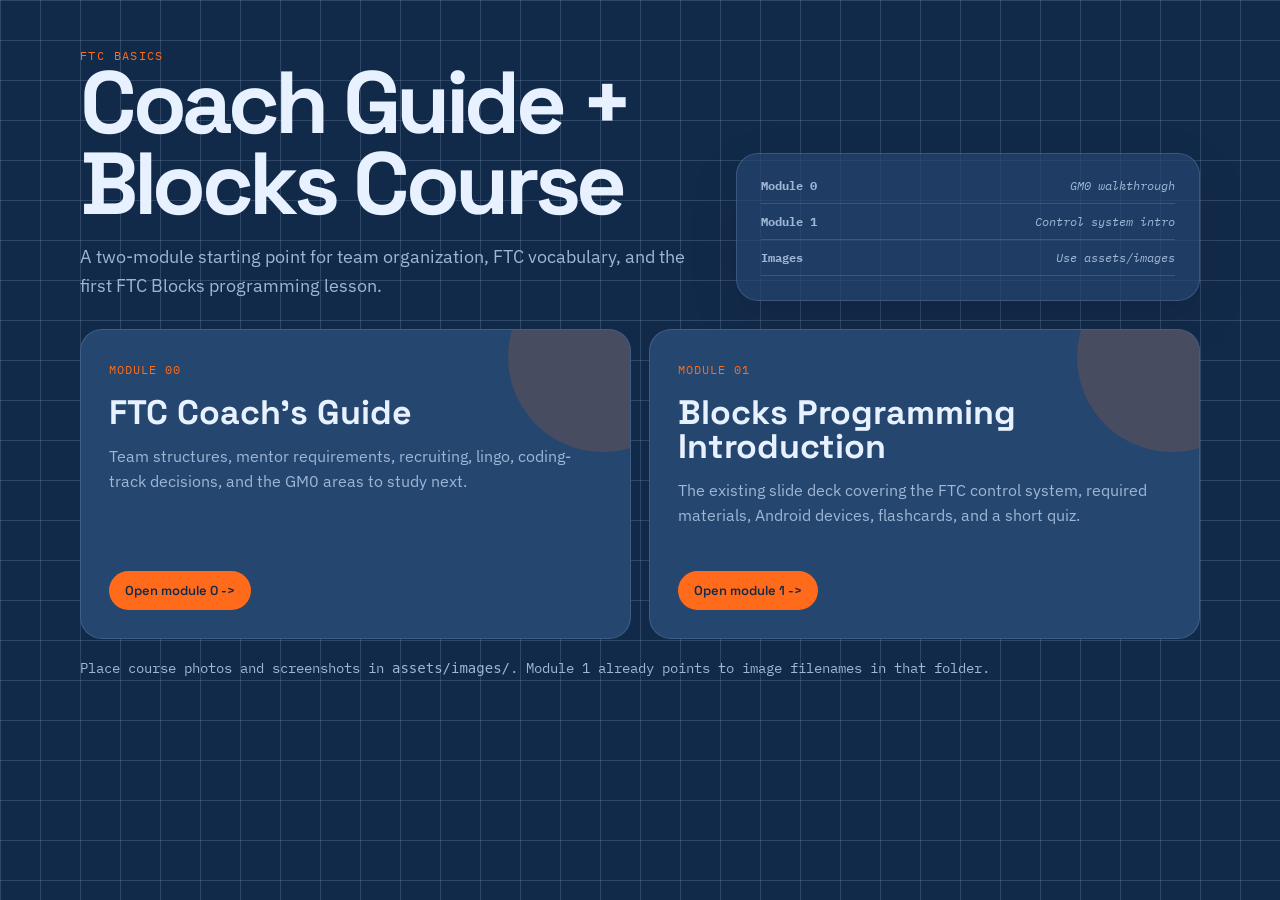
==== commit 4493fd8a: "Proper structure fix: css file and nav buttons" ====
--- a/index.html
+++ b/index.html
@@ -4,97 +4,45 @@
 <meta charset="UTF-8">
 <meta name="viewport" content="width=device-width, initial-scale=1.0">
 <title>FTC Basics Course</title>
-<link rel="preconnect" href="https://fonts.googleapis.com">
-<link rel="preconnect" href="https://fonts.gstatic.com" crossorigin>
-<link href="https://fonts.googleapis.com/css2?family=IBM+Plex+Mono:wght@400;500;600&family=IBM+Plex+Sans:wght@400;500;600;700&family=Space+Grotesk:wght@500;600;700&display=swap" rel="stylesheet">
-<style>
-:root{
-  --paper:#EDF0EA;
-  --paper-card:#FAFAF6;
-  --ink:#1C2420;
-  --ink-soft:#5B655D;
-  --line:#CBD3C9;
-  --amber:#E8A33D;
-  --amber-dark:#C67F1C;
-  --blue:#2C5F86;
-  --blue-soft:#DEE9EF;
-  --green:#3E8A5B;
-  --font-display:'Space Grotesk','Arial Narrow',sans-serif;
-  --font-body:'IBM Plex Sans',Arial,sans-serif;
-  --font-mono:'IBM Plex Mono','Courier New',monospace;
-}
-*{box-sizing:border-box;}
-body{
-  margin:0;
-  min-height:100vh;
-  color:var(--ink);
-  font-family:var(--font-body);
-  background:
-    radial-gradient(circle at 12% 18%, rgba(232,163,61,.28), transparent 30%),
-    radial-gradient(circle at 84% 8%, rgba(44,95,134,.20), transparent 28%),
-    repeating-linear-gradient(0deg, rgba(28,36,32,.035) 0 1px, transparent 1px 28px),
-    repeating-linear-gradient(90deg, rgba(28,36,32,.035) 0 1px, transparent 1px 28px),
-    var(--paper);
-}
-main{width:min(1120px, calc(100% - 32px)); margin:0 auto; padding:48px 0;}
-.hero{display:grid; grid-template-columns:1.15fr .85fr; gap:28px; align-items:end; margin-bottom:28px;}
-.eyebrow{font-family:var(--font-mono); font-size:12px; letter-spacing:.1em; text-transform:uppercase; color:var(--blue); margin-bottom:12px;}
-h1{font-family:var(--font-display); font-size:clamp(42px, 7vw, 88px); line-height:.92; margin:0 0 18px; letter-spacing:-.05em;}
-p{line-height:1.6; margin:0;}
-.lead{font-size:18px; color:var(--ink-soft); max-width:760px;}
-.panel{background:rgba(250,250,246,.78); border:1px solid var(--line); border-radius:22px; padding:24px; box-shadow:0 18px 50px rgba(28,36,32,.08);}
-.status{font-family:var(--font-mono); font-size:12px; color:var(--ink-soft); display:grid; gap:10px;}
-.status span{display:flex; justify-content:space-between; gap:18px; border-bottom:1px solid var(--line); padding-bottom:10px;}
-.grid{display:grid; grid-template-columns:repeat(2, minmax(0,1fr)); gap:18px; margin-top:24px;}
-.card{position:relative; overflow:hidden; min-height:310px; background:var(--paper-card); border:1px solid var(--line); border-radius:22px; padding:28px; display:flex; flex-direction:column; justify-content:space-between; text-decoration:none; color:inherit; transition:transform .18s ease, box-shadow .18s ease, border-color .18s ease;}
-.card:hover{transform:translateY(-4px); border-color:var(--blue); box-shadow:0 20px 50px rgba(28,36,32,.12);}
-.card::after{content:""; position:absolute; width:190px; height:190px; right:-68px; top:-68px; border-radius:50%; background:var(--blue-soft); z-index:0;}
-.card:nth-child(2)::after{background:#FBEAC8;}
-.card > *{position:relative; z-index:1;}
-.kicker{font-family:var(--font-mono); font-size:12px; text-transform:uppercase; letter-spacing:.08em; color:var(--blue);}
-h2{font-family:var(--font-display); font-size:34px; line-height:1; margin:18px 0 14px;}
-.card p{color:var(--ink-soft);}
-.cta{display:inline-flex; width:max-content; align-items:center; gap:9px; margin-top:28px; font-family:var(--font-mono); font-size:13px; background:var(--ink); color:var(--paper); border-radius:999px; padding:11px 16px;}
-.note{margin-top:20px; color:var(--ink-soft); font-size:14px;}
-@media (max-width:760px){.hero,.grid{grid-template-columns:1fr;} main{padding:28px 0;} .card{min-height:250px;}}
-</style>
+<link rel="stylesheet" href="assets/css/styles.css">
 </head>
-<body>
+<body class="index-page">
 <main>
-  <section class="hero">
+  <section class="index-hero">
     <div>
-      <div class="eyebrow">FTC Basics</div>
+      <div class="index-eyebrow">FTC Basics</div>
       <h1>Coach Guide + Blocks Course</h1>
-      <p class="lead">A two-module starting point for team organization, FTC vocabulary, and the first FTC Blocks programming lesson.</p>
+      <p class="index-lead">A two-module starting point for team organization, FTC vocabulary, and the first FTC Blocks programming lesson.</p>
     </div>
-    <aside class="panel status" aria-label="Course status">
+    <aside class="index-panel index-status" aria-label="Course status">
       <span><strong>Module 0</strong><em>GM0 walkthrough</em></span>
       <span><strong>Module 1</strong><em>Control system intro</em></span>
-      <span><strong>Images</strong><em>Use /images</em></span>
+      <span><strong>Images</strong><em>Use assets/images</em></span>
     </aside>
   </section>
 
-  <section class="grid" aria-label="Modules">
-    <a class="card" href="module-0.html">
+  <section class="index-grid" aria-label="Modules">
+    <a class="index-card" href="module-0.html">
       <div>
-        <span class="kicker">Module 00</span>
+        <span class="index-kicker">Module 00</span>
         <h2>FTC Coach's Guide</h2>
         <p>Team structures, mentor requirements, recruiting, lingo, coding-track decisions, and the GM0 areas to study next.</p>
       </div>
-      <span class="cta">Open module 0 -></span>
+      <span class="index-cta">Open module 0 -&gt;</span>
     </a>
 
-    <a class="card" href="module-1.html">
+    <a class="index-card" href="module-1.html">
       <div>
-        <span class="kicker">Module 01</span>
+        <span class="index-kicker">Module 01</span>
         <h2>Blocks Programming Introduction</h2>
         <p>The existing slide deck covering the FTC control system, required materials, Android devices, flashcards, and a short quiz.</p>
       </div>
-      <span class="cta">Open module 1 -></span>
+      <span class="index-cta">Open module 1 -&gt;</span>
     </a>
   </section>
 
-  <p class="note">Place course photos and screenshots in <code>images/</code>. Module 1 already points to image filenames in that folder.</p>
+  <p class="index-note">Place course photos and screenshots in <code>assets/images/</code>. Module 1 already points to image filenames in that folder.</p>
 </main>
 </body>
 </html>
+
--- a/assets/css/styles.css
+++ b/assets/css/styles.css
@@ -0,0 +1,248 @@
+﻿@import url('https://fonts.googleapis.com/css2?family=Space+Grotesk:wght@400;500;600;700&family=IBM+Plex+Mono:wght@400;500;600&family=IBM+Plex+Sans:wght@400;500;600;700&display=swap');
+
+:root{
+  --blue-deep:#122A4A;
+  --blue-mid:#1D3F6B;
+  --blue-card:#24466F;
+  --blue-line:rgba(180,205,235,0.18);
+  --ink:#E8F1FF;
+  --ink-dim:#9FB6D6;
+  --orange:#FF6B1A;
+  --orange-dim:#C4531A;
+  --green:#4CAF7D;
+  --green-soft:rgba(76,175,125,0.18);
+  --red:#E2564F;
+  --red-soft:rgba(226,86,79,0.18);
+  --paper:#122A4A;
+  --paper-card:#24466F;
+  --line:rgba(180,205,235,0.18);
+  --amber:#FF6B1A;
+  --amber-dark:#FF6B1A;
+  --amber-soft:rgba(255,107,26,0.16);
+  --blue:#FF6B1A;
+  --blue-soft:rgba(180,205,235,0.12);
+  --ink-soft:#9FB6D6;
+  --radius:12px;
+  --font-display:'Space Grotesk', sans-serif;
+  --font-body:'IBM Plex Sans', Arial, sans-serif;
+  --font-mono:'IBM Plex Mono', monospace;
+}
+*{box-sizing:border-box;}
+html,body{margin:0;padding:0;}
+body{
+  background:
+    linear-gradient(var(--blue-line) 1px, transparent 1px) 0 0/40px 40px,
+    linear-gradient(90deg, var(--blue-line) 1px, transparent 1px) 0 0/40px 40px,
+    var(--blue-deep);
+  color:var(--ink);
+  font-family:var(--font-mono);
+  -webkit-font-smoothing:antialiased;
+}
+a{color:var(--orange);}
+button{font-family:inherit;}
+@media (prefers-reduced-motion: reduce){
+  *{animation-duration:0.01ms !important;transition-duration:0.01ms !important;}
+}
+
+/* Index */
+.index-page{min-height:100vh;}
+.index-page main{width:min(1120px, calc(100% - 32px));margin:0 auto;padding:48px 0;}
+.index-hero{display:grid;grid-template-columns:1.15fr .85fr;gap:28px;align-items:end;margin-bottom:28px;}
+.index-eyebrow,.eyebrow{font-size:0.72rem;letter-spacing:0.12em;color:var(--orange);text-transform:uppercase;}
+.index-page h1{font-family:var(--font-display);font-size:clamp(42px, 7vw, 88px);line-height:.92;margin:0 0 18px;letter-spacing:-.05em;}
+.index-lead{font-family:var(--font-body);font-size:18px;color:var(--ink-dim);line-height:1.6;max-width:760px;margin:0;}
+.index-panel{background:rgba(36,70,111,.72);border:1.5px solid var(--blue-line);border-radius:22px;padding:24px;box-shadow:0 18px 50px rgba(0,0,0,.12);}
+.index-status{font-size:12px;color:var(--ink-dim);display:grid;gap:10px;}
+.index-status span{display:flex;justify-content:space-between;gap:18px;border-bottom:1px solid var(--blue-line);padding-bottom:10px;}
+.index-grid{display:grid;grid-template-columns:repeat(2,minmax(0,1fr));gap:18px;margin-top:24px;}
+.index-card{position:relative;overflow:hidden;min-height:310px;background:var(--blue-card);border:1.5px solid var(--blue-line);border-radius:22px;padding:28px;display:flex;flex-direction:column;justify-content:space-between;text-decoration:none;color:inherit;transition:transform .18s ease,box-shadow .18s ease,border-color .18s ease;}
+.index-card:hover{transform:translateY(-4px);border-color:var(--orange-dim);box-shadow:0 20px 50px rgba(0,0,0,.22);}
+.index-card::after{content:"";position:absolute;width:190px;height:190px;right:-68px;top:-68px;border-radius:50%;background:rgba(255,107,26,.16);z-index:0;}
+.index-card>*{position:relative;z-index:1;}
+.index-kicker{font-size:12px;text-transform:uppercase;letter-spacing:.08em;color:var(--orange);}
+.index-card h2{font-family:var(--font-display);font-size:34px;line-height:1;margin:18px 0 14px;}
+.index-card p{font-family:var(--font-body);line-height:1.6;color:var(--ink-dim);margin:0;}
+.index-cta{display:inline-flex;width:max-content;align-items:center;gap:9px;margin-top:28px;font-family:var(--font-display);font-weight:600;font-size:13px;background:var(--orange);color:var(--blue-deep);border-radius:999px;padding:11px 16px;}
+.index-note{margin-top:20px;color:var(--ink-dim);font-size:14px;}
+@media (max-width:760px){.index-hero,.index-grid{grid-template-columns:1fr;}.index-page main{padding:28px 0;}.index-card{min-height:250px;}}
+
+/* Module 0 app shell */
+.module0-page,.module1-page{height:100vh;display:flex;flex-direction:column;overflow:hidden;}
+.appbar{display:flex;align-items:center;justify-content:space-between;padding:12px 22px;border-bottom:1.5px solid var(--blue-line);flex-shrink:0;gap:14px;flex-wrap:wrap;}
+.appbar h2{font-family:var(--font-display);font-weight:700;font-size:.95rem;margin:0;color:var(--ink);white-space:nowrap;}
+.appbar h2 span{color:var(--orange);}
+.home-link{color:var(--ink-dim);text-decoration:none;border:1.5px solid var(--blue-line);border-radius:999px;padding:7px 12px;font-family:var(--font-display);font-size:.78rem;font-weight:600;}
+.home-link:hover{border-color:var(--orange-dim);color:var(--ink);}
+.app-modes{display:flex;gap:8px;}
+.app-mode-btn{font-family:var(--font-display);font-weight:600;font-size:.78rem;color:var(--ink-dim);background:transparent;border:1.5px solid var(--blue-line);border-radius:999px;padding:7px 16px;cursor:pointer;transition:all .15s ease;}
+.app-mode-btn:hover{border-color:var(--orange-dim);color:var(--ink);}
+.app-mode-btn.active{background:var(--orange);border-color:var(--orange);color:var(--blue-deep);}
+.view{flex:1;min-height:0;display:none;flex-direction:column;}
+.view.active{display:flex;}
+.topbar{display:flex;align-items:center;gap:14px;padding:12px 22px;border-bottom:1.5px solid var(--blue-line);flex-shrink:0;}
+.topbar .count{font-size:.72rem;color:var(--ink-dim);white-space:nowrap;}
+.progress-bar,.progress-track{flex:1;height:5px;border-radius:999px;background:var(--blue-line);overflow:hidden;}
+.progress-fill{height:100%;background:var(--orange);transition:width .3s ease;}
+.notes-toggle{font-family:var(--font-display);font-weight:600;font-size:.72rem;color:var(--ink-dim);background:transparent;border:1.5px solid var(--blue-line);border-radius:999px;padding:6px 14px;cursor:pointer;white-space:nowrap;}
+.notes-toggle.active{background:var(--orange);border-color:var(--orange);color:var(--blue-deep);}
+.stage{flex:1;display:flex;align-items:center;justify-content:center;padding:20px 40px;min-height:0;}
+.module0-page .slide{width:100%;max-width:960px;display:none;flex-direction:column;gap:16px;}
+.module0-page .slide.active{display:flex;}
+.headline{font-family:var(--font-display);font-weight:700;font-size:clamp(1.6rem,3.6vw,2.55rem);line-height:1.15;margin:0;color:var(--ink);}
+.headline span{color:var(--orange);}
+.sub{font-size:1rem;color:var(--ink-dim);line-height:1.5;max-width:70ch;}
+.bullets{list-style:none;margin:0;padding:0;display:flex;flex-direction:column;gap:10px;}
+.bullets li{display:flex;gap:12px;align-items:flex-start;font-size:1.02rem;line-height:1.5;color:var(--ink);}
+.bullets li::before{content:"-";color:var(--orange);flex-shrink:0;}
+.quote{border-left:3px solid var(--orange);padding:6px 0 6px 20px;font-family:var(--font-display);font-size:clamp(1.05rem,2.2vw,1.5rem);font-weight:500;line-height:1.4;color:var(--ink);}
+table.dtable{border-collapse:collapse;width:100%;}
+table.dtable th,table.dtable td{text-align:left;padding:10px 14px;border-bottom:1px solid var(--blue-line);font-size:.88rem;line-height:1.4;vertical-align:top;}
+table.dtable th{color:var(--orange);font-family:var(--font-display);font-size:.72rem;letter-spacing:.06em;text-transform:uppercase;}
+table.dtable td{color:var(--ink);}
+table.dtable td.dim{color:var(--ink-dim);}
+.sys-grid{display:grid;grid-template-columns:repeat(auto-fit,minmax(190px,1fr));gap:14px;}
+.sys-card{border:1.5px solid var(--blue-line);background:var(--blue-card);border-radius:var(--radius);padding:16px 18px;}
+.sys-card .k{font-family:var(--font-display);font-weight:700;font-size:1rem;margin-bottom:6px;}
+.sys-card .v{font-size:.8rem;color:var(--ink-dim);line-height:1.45;}
+.compare{display:flex;gap:16px;flex-wrap:wrap;}
+.compare-box{flex:1;min-width:260px;border-radius:var(--radius);padding:20px;}
+.compare-box.a{background:var(--blue-mid);border:1.5px solid var(--blue-line);}
+.compare-box.b{background:var(--orange);}
+.compare-box .k{font-family:var(--font-display);font-weight:700;font-size:1.15rem;margin-bottom:8px;}
+.compare-box.a .k{color:var(--orange);}
+.compare-box.b .k,.compare-box.b .v{color:var(--blue-deep);}
+.compare-box .v{font-size:.88rem;line-height:1.5;}
+.compare-box.a .v{color:var(--ink-dim);}
+.compare-sub-label{font-size:.68rem;letter-spacing:.08em;color:var(--orange-dim);text-transform:uppercase;margin-top:4px;}
+.compare-mini-grid{display:grid;grid-template-columns:repeat(auto-fit,minmax(150px,1fr));gap:10px;margin-top:6px;}
+.compare-mini{border:1px solid var(--blue-line);border-radius:8px;padding:10px 12px;background:rgba(36,70,111,.4);}
+.compare-mini .k{font-family:var(--font-display);font-weight:600;font-size:.82rem;color:var(--ink);}
+.compare-mini .v{font-size:.72rem;color:var(--ink-dim);margin-top:3px;line-height:1.35;}
+.navbar{display:flex;align-items:center;justify-content:space-between;padding:12px 22px;border-top:1.5px solid var(--blue-line);flex-shrink:0;}
+.nav-btn{font-family:var(--font-display);font-weight:600;font-size:.85rem;color:var(--blue-deep);background:var(--orange);border:none;border-radius:999px;padding:10px 22px;cursor:pointer;}
+.nav-btn:disabled{opacity:.35;cursor:default;}
+.nav-btn.ghost{background:transparent;color:var(--ink-dim);border:1.5px solid var(--blue-line);}
+.hint{font-size:.66rem;color:var(--ink-dim);}
+.notes-drawer{display:none;border-top:1.5px solid var(--orange-dim);background:rgba(196,83,26,.08);padding:12px 22px;font-size:.8rem;color:var(--ink);line-height:1.5;max-height:20vh;overflow-y:auto;flex-shrink:0;}
+.notes-drawer.show{display:block;}
+.notes-drawer .lbl{color:var(--orange);font-weight:600;font-size:.66rem;letter-spacing:.08em;margin-bottom:4px;display:block;}
+.flash-wrap{flex:1;overflow-y:auto;padding:22px 26px 30px;}
+.fc-progress{display:flex;align-items:center;gap:12px;font-size:.75rem;color:var(--ink-dim);margin-bottom:18px;max-width:1100px;margin-left:auto;margin-right:auto;}
+.fc-progress-bar{flex:1;height:6px;border-radius:999px;background:var(--blue-line);overflow:hidden;}
+.fc-progress-fill{height:100%;width:0%;background:var(--orange);transition:width .25s ease;}
+.card-grid{display:grid;grid-template-columns:repeat(auto-fill,minmax(210px,1fr));gap:16px;max-width:1100px;margin:0 auto;}
+.module0-page .card{perspective:1000px;height:170px;}
+.card-inner{position:relative;width:100%;height:100%;transform-style:preserve-3d;transition:transform .5s cubic-bezier(.2,.8,.2,1);}
+.card.flipped .card-inner{transform:rotateY(180deg);}
+.card-face{position:absolute;inset:0;-webkit-backface-visibility:hidden;backface-visibility:hidden;border-radius:10px;border:1.5px dashed var(--blue-line);background:var(--blue-card);padding:16px;display:flex;flex-direction:column;cursor:pointer;}
+.card-front{justify-content:space-between;}
+.card-front .no{font-size:.66rem;color:var(--ink-dim);letter-spacing:.08em;}
+.card-front .term{font-family:var(--font-display);font-weight:700;font-size:1.1rem;color:var(--ink);line-height:1.25;}
+.card-front .hint2{font-size:.66rem;color:var(--orange-dim);letter-spacing:.03em;}
+.card-back{transform:rotateY(180deg);background:var(--blue-mid);border-color:var(--orange-dim);justify-content:space-between;gap:8px;}
+.card-back .def{font-size:.76rem;line-height:1.4;color:var(--ink);}
+.card-back .note{font-size:.66rem;line-height:1.4;color:var(--ink-dim);border-top:1px dashed var(--blue-line);padding-top:8px;}
+.quiz-outer{flex:1;overflow-y:auto;padding:26px 26px 30px;}
+.quiz-wrap{max-width:600px;margin:0 auto;}
+.quiz-q{border:1.5px solid var(--blue-line);border-radius:var(--radius);background:var(--blue-card);padding:22px 20px;margin-bottom:18px;}
+.quiz-q .label{font-size:.66rem;color:var(--orange);letter-spacing:.08em;margin-bottom:10px;}
+.quiz-q .def{font-size:.95rem;line-height:1.5;color:var(--ink);}
+.quiz-options{display:grid;gap:10px;}
+.quiz-option{font-family:var(--font-mono);font-size:.85rem;text-align:left;color:var(--ink);background:var(--blue-mid);border:1.5px solid var(--blue-line);border-radius:8px;padding:12px 14px;cursor:pointer;transition:border-color .15s ease,background .15s ease;}
+.quiz-option:hover{border-color:var(--orange-dim);}
+.quiz-option.correct{border-color:var(--green);background:var(--green-soft);}
+.quiz-option.wrong{border-color:var(--red);background:var(--red-soft);}
+.quiz-option:disabled{cursor:default;}
+.quiz-footer{display:flex;justify-content:space-between;align-items:center;margin-top:18px;}
+.quiz-score{font-size:.8rem;color:var(--ink-dim);}
+.btn{font-family:var(--font-display);font-weight:600;font-size:.85rem;color:var(--blue-deep);background:var(--orange);border:none;border-radius:999px;padding:10px 20px;cursor:pointer;}
+.btn:disabled{opacity:.4;cursor:default;}
+.quiz-result{text-align:center;padding:30px 20px;}
+.quiz-result .big{font-family:var(--font-display);font-weight:700;font-size:2.2rem;color:var(--orange);}
+.quiz-result p{color:var(--ink-dim);font-size:.85rem;}
+
+/* Module 1 deck */
+.deck{display:flex;flex-direction:column;height:100vh;max-width:1240px;margin:0 auto;width:100%;}
+.deck-top{display:flex;align-items:center;gap:18px;padding:18px 28px 10px;border-bottom:1.5px solid var(--blue-line);}
+.brand{font-family:var(--font-mono);font-size:11.5px;letter-spacing:.09em;color:var(--ink-dim);white-space:nowrap;cursor:pointer;background:none;border:none;padding:0;}
+.brand:hover{color:var(--orange);}
+.counter{font-family:var(--font-mono);font-size:11.5px;color:var(--ink-dim);white-space:nowrap;}
+main.stage{position:relative;flex:1;overflow:hidden;padding:0 28px;display:block;}
+.module1-page .slide{position:absolute;inset:0;overflow-y:auto;padding:22px 4px 30px;opacity:0;pointer-events:none;transform:translateY(10px);transition:opacity .35s ease,transform .35s ease;display:block;}
+.module1-page .slide.active{opacity:1;pointer-events:auto;transform:translateY(0);}
+.slide-inner{max-width:1080px;margin:0 auto;padding-bottom:10px;}
+.module1-page h1,.module1-page h2,.module1-page h3{font-family:var(--font-display);margin:0;}
+.slide-title{font-weight:700;font-size:clamp(23px,3vw,38px);line-height:1.08;margin-bottom:14px;}
+.lead{font-size:16px;color:var(--ink-dim);max-width:740px;margin:0 0 16px;line-height:1.55;}
+.module1-page p{margin:0 0 12px;line-height:1.55;}
+.module1-page ul{margin:0;padding-left:1.15em;}
+.module1-page li{margin-bottom:8px;line-height:1.5;}
+.tag{display:inline-block;font-family:var(--font-mono);font-size:11px;letter-spacing:.06em;text-transform:uppercase;background:rgba(180,205,235,.12);color:var(--orange);padding:4px 11px;border-radius:999px;margin-bottom:10px;}
+.grid-2{display:grid;grid-template-columns:1fr 1fr;gap:22px;}
+.grid-3{display:grid;grid-template-columns:repeat(3,1fr);gap:18px;}
+.split{display:grid;grid-template-columns:1.25fr .95fr;gap:30px;align-items:start;}
+.module1-page .card{background:var(--blue-card);border:1.5px solid var(--blue-line);border-radius:12px;padding:20px 22px;color:var(--ink);}
+.module1-page .card h3{font-size:17px;margin-bottom:8px;}
+.callout{background:rgba(255,107,26,.13);border-left:4px solid var(--orange);padding:14px 18px;border-radius:6px;font-size:14.5px;margin-top:16px;}
+.callout strong{display:block;font-family:var(--font-mono);font-size:11px;letter-spacing:.06em;text-transform:uppercase;color:var(--orange);margin-bottom:5px;}
+.note{background:rgba(180,205,235,.1);border-left:4px solid var(--orange);padding:14px 18px;border-radius:6px;font-size:14.5px;margin-top:16px;}
+.meta-row{display:flex;gap:12px;flex-wrap:wrap;margin:16px 0 20px;}
+.meta-chip{font-family:var(--font-mono);font-size:12px;color:var(--ink-dim);background:var(--blue-card);border:1.5px solid var(--blue-line);border-radius:8px;padding:7px 13px;}
+table.tbl{width:100%;border-collapse:collapse;margin-top:6px;}
+.tbl th,.tbl td{text-align:left;padding:11px 14px;border-bottom:1px solid var(--blue-line);font-size:14.5px;vertical-align:top;}
+.tbl th{font-family:var(--font-mono);font-size:11px;letter-spacing:.06em;text-transform:uppercase;color:var(--orange);border-bottom:2px solid var(--orange);}
+.tbl tr:last-child td{border-bottom:none;}
+.fig-wrap{display:flex;flex-direction:column;gap:8px;}
+.fig{position:relative;border:1.5px solid var(--blue-line);border-radius:10px;overflow:hidden;aspect-ratio:4/3;background:var(--blue-card);}
+.fig-img{width:100%;height:100%;object-fit:cover;display:block;}
+.fig--empty .fig-img{display:none;}
+.fig-placeholder{display:none;position:absolute;inset:0;flex-direction:column;align-items:center;justify-content:center;gap:9px;text-align:center;padding:16px;background:repeating-linear-gradient(45deg,rgba(255,255,255,.04) 0 2px,transparent 2px 10px);}
+.fig--empty .fig-placeholder{display:flex;}
+.fig-icon{width:36px;height:36px;border:2px dashed var(--ink-dim);border-radius:7px;display:flex;align-items:center;justify-content:center;font-size:16px;color:var(--ink-dim);}
+.fig-label{font-family:var(--font-mono);font-size:11px;color:var(--ink-dim);line-height:1.5;}
+.fig-label code{display:inline-block;margin-top:3px;background:rgba(255,255,255,.08);padding:2px 6px;border-radius:4px;}
+figcaption{font-family:var(--font-mono);font-size:11.5px;color:var(--ink-dim);}
+.checklist-block{margin-top:14px;}
+.check-count{font-family:var(--font-mono);font-size:12px;color:var(--ink-dim);display:block;margin-bottom:10px;}
+.checklist{display:flex;flex-direction:column;gap:9px;}
+.checklist-item{display:flex;gap:13px;align-items:flex-start;padding:13px 16px;border:1.5px solid var(--blue-line);border-radius:10px;background:var(--blue-card);cursor:pointer;transition:background .15s,border-color .15s;user-select:none;}
+.checklist-item .box{flex:0 0 21px;width:21px;height:21px;margin-top:1px;border:2px solid var(--ink-dim);border-radius:5px;display:flex;align-items:center;justify-content:center;font-size:13px;color:transparent;transition:.15s;}
+.checklist-item.checked{background:var(--green-soft);border-color:var(--green);}
+.checklist-item.checked .box{background:var(--green);border-color:var(--green);color:#fff;}
+.checklist-item span.txt{font-size:14.5px;line-height:1.45;}
+.schematic-wrap{border:1.5px solid var(--blue-line);border-radius:12px;background:var(--blue-card);padding:14px;margin-top:10px;}
+.sw-box{fill:var(--blue-card);stroke:var(--ink);stroke-width:2;}.sw-box-alt{fill:var(--blue-mid);stroke:var(--orange);stroke-width:2;}.sw-wireless{fill:none;stroke:var(--orange);stroke-width:2;stroke-dasharray:6 6;}.sw-wired{fill:none;stroke:var(--ink);stroke-width:2;}.sw-label{font-family:var(--font-mono);font-size:13px;font-weight:600;fill:var(--ink);}.sw-sublabel{font-family:var(--font-mono);font-size:10px;fill:var(--ink-dim);}.sw-wlabel{font-family:var(--font-mono);font-size:10.5px;fill:var(--orange);}.sw-arrow{fill:var(--orange);}
+.legend-row{display:flex;gap:22px;flex-wrap:wrap;margin-top:12px;font-family:var(--font-mono);font-size:11.5px;color:var(--ink-dim);}.legend-swatch{display:inline-block;width:22px;border-top:2px solid var(--ink);vertical-align:middle;margin-right:6px;}.legend-swatch.dash{border-top:2px dashed var(--orange);}
+.flash-grid{display:grid;grid-template-columns:repeat(4,1fr);gap:16px;margin-top:14px;}
+.flashcard{perspective:1000px;height:132px;cursor:pointer;}.flashcard-inner{position:relative;width:100%;height:100%;transition:transform .5s;transform-style:preserve-3d;}.flashcard.flipped .flashcard-inner{transform:rotateY(180deg);}.flashcard-face{position:absolute;inset:0;backface-visibility:hidden;border-radius:10px;border:1.5px solid var(--blue-line);display:flex;align-items:center;justify-content:center;text-align:center;padding:14px;}.flashcard-front{background:rgba(180,205,235,.12);font-family:var(--font-display);font-weight:600;font-size:15.5px;}.flashcard-back{background:var(--orange);color:var(--blue-deep);transform:rotateY(180deg);font-size:12.5px;line-height:1.42;}.flashcard-hint{position:absolute;bottom:5px;right:8px;font-family:var(--font-mono);font-size:9px;opacity:.5;}
+.score-pill{display:inline-block;font-family:var(--font-mono);font-size:12px;letter-spacing:.04em;background:var(--orange);color:var(--blue-deep);padding:6px 14px;border-radius:999px;margin-bottom:6px;}.quiz-question{border:1.5px solid var(--blue-line);border-radius:12px;padding:18px 20px;background:var(--blue-card);margin-top:14px;}.quiz-q-text{font-family:var(--font-display);font-weight:600;font-size:15.5px;margin-bottom:12px;}.module1-page .quiz-options{display:grid;grid-template-columns:1fr 1fr;gap:10px;}.option{text-align:left;padding:10px 14px;border:1.5px solid var(--blue-line);border-radius:8px;background:var(--blue-mid);cursor:pointer;font-size:14px;color:var(--ink);}.quiz-question.answered .option{pointer-events:none;}.option.opt-correct{background:var(--green-soft);border-color:var(--green);font-weight:600;}.option.opt-incorrect{background:var(--red-soft);border-color:var(--red);}.quiz-feedback{margin-top:11px;font-size:12.5px;font-family:var(--font-mono);color:var(--ink-dim);display:none;line-height:1.5;}.quiz-feedback.show{display:block;}
+.recap-list{display:flex;flex-direction:column;gap:10px;margin-top:14px;}.recap-item{display:flex;gap:12px;align-items:flex-start;padding:13px 16px;border:1.5px solid var(--blue-line);border-radius:10px;background:var(--blue-card);}.recap-num{font-family:var(--font-mono);font-size:12px;color:var(--orange);flex:0 0 auto;}.final-score{font-family:var(--font-mono);font-size:14px;background:var(--blue-card);border:1.5px solid var(--blue-line);display:inline-block;padding:9px 16px;border-radius:8px;margin-bottom:16px;}
+footer.deck-bottom{display:flex;align-items:center;justify-content:space-between;gap:18px;padding:12px 28px 22px;border-top:1.5px solid var(--blue-line);}.module1-page .nav-btn{font-family:var(--font-display);font-size:12.5px;letter-spacing:.03em;background:var(--orange);color:var(--blue-deep);border:none;padding:10px 18px;border-radius:999px;cursor:pointer;}.module1-page .nav-btn:disabled{opacity:.32;cursor:default;}.dots{display:flex;gap:6px;flex-wrap:wrap;justify-content:center;max-width:56%;}.dot{width:7px;height:7px;border-radius:50%;background:var(--blue-line);border:none;cursor:pointer;padding:0;}.dot.active{background:var(--orange);width:20px;border-radius:4px;}.module1-page .hint{font-family:var(--font-mono);font-size:10.5px;color:var(--ink-dim);text-align:center;padding-bottom:6px;}
+button:focus-visible,.checklist-item:focus-visible,.flashcard:focus-visible,.dot:focus-visible,.app-mode-btn:focus-visible,.notes-toggle:focus-visible,.nav-btn:focus-visible,.btn:focus-visible,.quiz-option:focus-visible,.card-face:focus-visible,.home-link:focus-visible{outline:2px solid var(--orange);outline-offset:2px;}
+@media (max-width:820px){.flash-grid{grid-template-columns:repeat(2,1fr);}}
+@media (max-width:760px){.grid-2,.grid-3,.split{grid-template-columns:1fr;}}
+@media (max-width:640px){.stage{padding:16px 20px;}.headline{font-size:1.4rem;}.appbar{padding:10px 14px;}.hint{display:none;}.module1-page .quiz-options{grid-template-columns:1fr;}}
+@media (max-width:440px){.flash-grid{grid-template-columns:1fr;}}
+
+/* Utilities migrated from old inline styles */
+.hero-figure-wrap{margin-bottom:22px;}
+.fig-wide{aspect-ratio:16/6;}
+.lead-strong{font-size:19px;color:var(--ink);}
+.text-center{text-align:center;}
+.device-pair{display:flex;align-items:center;justify-content:center;gap:14px;flex-wrap:wrap;padding:10px 0;}
+.tag-warm{background:var(--amber-soft);color:var(--amber-dark);}
+.wireless-label{font-family:var(--font-mono);font-size:12px;color:var(--ink-soft);}
+.small-muted{margin:8px 0 0;font-size:13px;color:var(--ink-soft);}
+.compact-muted{font-size:14px;color:var(--ink-soft);margin-bottom:6px;}
+.schematic-svg{width:100%;height:auto;display:block;}
+.sw-label-small{font-size:12px;}
+.grid-one{grid-template-columns:1fr;gap:16px;}
+.note-label{display:block;font-family:var(--font-mono);font-size:11px;letter-spacing:.06em;text-transform:uppercase;color:var(--blue);margin-bottom:5px;}
+
+/* Cross-page module navigation */
+.module-links{display:flex;align-items:center;gap:8px;flex-wrap:wrap;}
+.module-link{color:var(--ink-dim);text-decoration:none;border:1.5px solid var(--blue-line);border-radius:999px;padding:7px 12px;font-family:var(--font-display);font-size:.78rem;font-weight:600;white-space:nowrap;}
+.module-link:hover{border-color:var(--orange-dim);color:var(--ink);}
+.module-link.primary{background:var(--orange);border-color:var(--orange);color:var(--blue-deep);}
+.module-link:focus-visible{outline:2px solid var(--orange);outline-offset:2px;}
+@media (max-width:720px){.deck-top{flex-wrap:wrap;}.deck-top .progress-track{min-width:180px;order:3;flex-basis:100%;}.module-links{width:100%;}.module-link{flex:1;text-align:center;}}
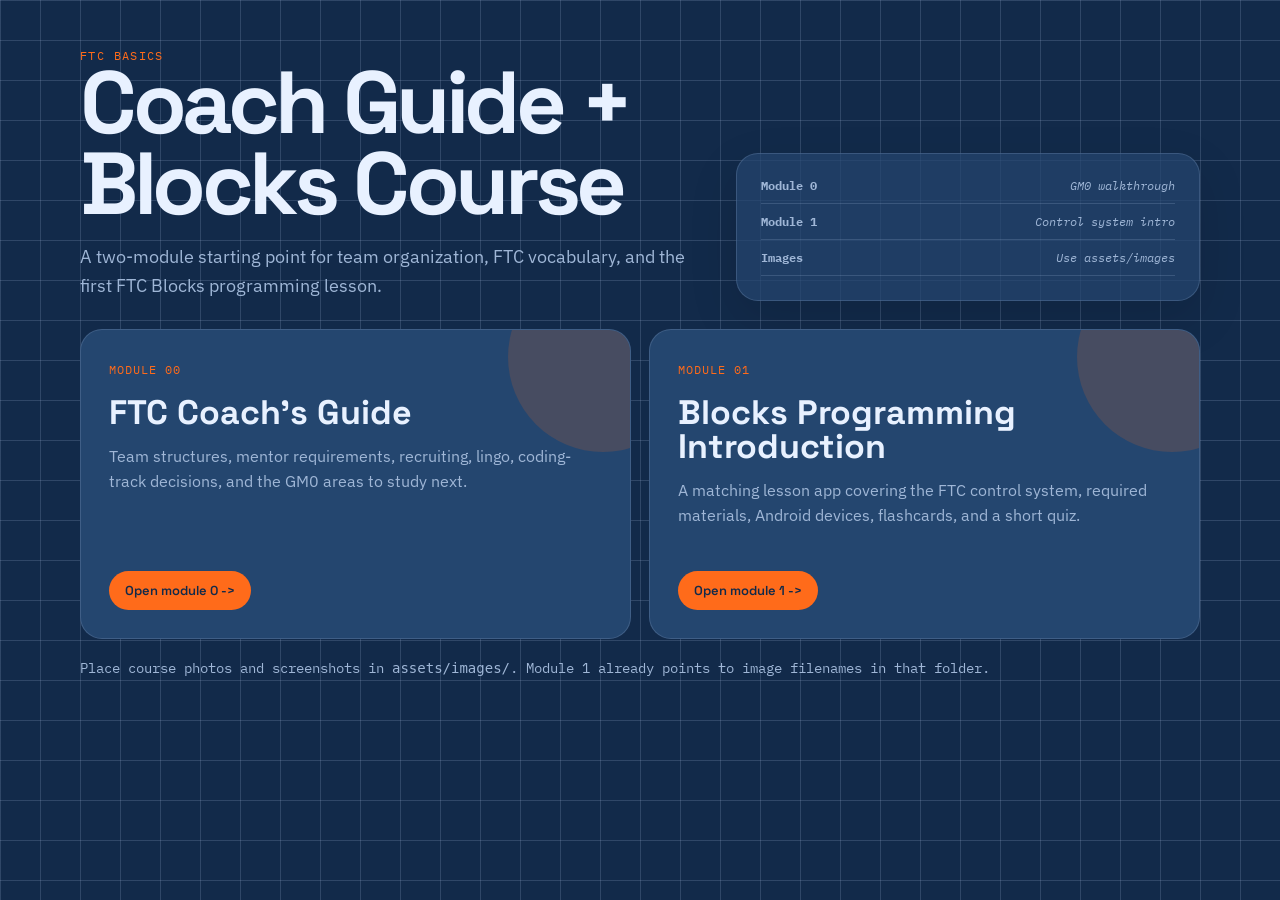
==== commit 4684fcc9: "Proper structure fix: css file and nav buttons" ====
--- a/index.html
+++ b/index.html
@@ -35,7 +35,7 @@
       <div>
         <span class="index-kicker">Module 01</span>
         <h2>Blocks Programming Introduction</h2>
-        <p>The existing slide deck covering the FTC control system, required materials, Android devices, flashcards, and a short quiz.</p>
+        <p>A matching lesson app covering the FTC control system, required materials, Android devices, flashcards, and a short quiz.</p>
       </div>
       <span class="index-cta">Open module 1 -&gt;</span>
     </a>
--- a/assets/css/styles.css
+++ b/assets/css/styles.css
@@ -86,8 +86,6 @@
 .notes-toggle{font-family:var(--font-display);font-weight:600;font-size:.72rem;color:var(--ink-dim);background:transparent;border:1.5px solid var(--blue-line);border-radius:999px;padding:6px 14px;cursor:pointer;white-space:nowrap;}
 .notes-toggle.active{background:var(--orange);border-color:var(--orange);color:var(--blue-deep);}
 .stage{flex:1;display:flex;align-items:center;justify-content:center;padding:20px 40px;min-height:0;}
-.module0-page .slide{width:100%;max-width:960px;display:none;flex-direction:column;gap:16px;}
-.module0-page .slide.active{display:flex;}
 .headline{font-family:var(--font-display);font-weight:700;font-size:clamp(1.6rem,3.6vw,2.55rem);line-height:1.15;margin:0;color:var(--ink);}
 .headline span{color:var(--orange);}
 .sub{font-size:1rem;color:var(--ink-dim);line-height:1.5;max-width:70ch;}
@@ -131,7 +129,6 @@
 .fc-progress-bar{flex:1;height:6px;border-radius:999px;background:var(--blue-line);overflow:hidden;}
 .fc-progress-fill{height:100%;width:0%;background:var(--orange);transition:width .25s ease;}
 .card-grid{display:grid;grid-template-columns:repeat(auto-fill,minmax(210px,1fr));gap:16px;max-width:1100px;margin:0 auto;}
-.module0-page .card{perspective:1000px;height:170px;}
 .card-inner{position:relative;width:100%;height:100%;transform-style:preserve-3d;transition:transform .5s cubic-bezier(.2,.8,.2,1);}
 .card.flipped .card-inner{transform:rotateY(180deg);}
 .card-face{position:absolute;inset:0;-webkit-backface-visibility:hidden;backface-visibility:hidden;border-radius:10px;border:1.5px dashed var(--blue-line);background:var(--blue-card);padding:16px;display:flex;flex-direction:column;cursor:pointer;}
@@ -161,88 +158,21 @@
 .quiz-result .big{font-family:var(--font-display);font-weight:700;font-size:2.2rem;color:var(--orange);}
 .quiz-result p{color:var(--ink-dim);font-size:.85rem;}
 
-/* Module 1 deck */
-.deck{display:flex;flex-direction:column;height:100vh;max-width:1240px;margin:0 auto;width:100%;}
-.deck-top{display:flex;align-items:center;gap:18px;padding:18px 28px 10px;border-bottom:1.5px solid var(--blue-line);}
-.brand{font-family:var(--font-mono);font-size:11.5px;letter-spacing:.09em;color:var(--ink-dim);white-space:nowrap;cursor:pointer;background:none;border:none;padding:0;}
-.brand:hover{color:var(--orange);}
-.counter{font-family:var(--font-mono);font-size:11.5px;color:var(--ink-dim);white-space:nowrap;}
-main.stage{position:relative;flex:1;overflow:hidden;padding:0 28px;display:block;}
-.module1-page .slide{position:absolute;inset:0;overflow-y:auto;padding:22px 4px 30px;opacity:0;pointer-events:none;transform:translateY(10px);transition:opacity .35s ease,transform .35s ease;display:block;}
-.module1-page .slide.active{opacity:1;pointer-events:auto;transform:translateY(0);}
-.slide-inner{max-width:1080px;margin:0 auto;padding-bottom:10px;}
-.module1-page h1,.module1-page h2,.module1-page h3{font-family:var(--font-display);margin:0;}
-.slide-title{font-weight:700;font-size:clamp(23px,3vw,38px);line-height:1.08;margin-bottom:14px;}
-.lead{font-size:16px;color:var(--ink-dim);max-width:740px;margin:0 0 16px;line-height:1.55;}
-.module1-page p{margin:0 0 12px;line-height:1.55;}
-.module1-page ul{margin:0;padding-left:1.15em;}
-.module1-page li{margin-bottom:8px;line-height:1.5;}
-.tag{display:inline-block;font-family:var(--font-mono);font-size:11px;letter-spacing:.06em;text-transform:uppercase;background:rgba(180,205,235,.12);color:var(--orange);padding:4px 11px;border-radius:999px;margin-bottom:10px;}
-.grid-2{display:grid;grid-template-columns:1fr 1fr;gap:22px;}
-.grid-3{display:grid;grid-template-columns:repeat(3,1fr);gap:18px;}
-.split{display:grid;grid-template-columns:1.25fr .95fr;gap:30px;align-items:start;}
-.module1-page .card{background:var(--blue-card);border:1.5px solid var(--blue-line);border-radius:12px;padding:20px 22px;color:var(--ink);}
-.module1-page .card h3{font-size:17px;margin-bottom:8px;}
-.callout{background:rgba(255,107,26,.13);border-left:4px solid var(--orange);padding:14px 18px;border-radius:6px;font-size:14.5px;margin-top:16px;}
-.callout strong{display:block;font-family:var(--font-mono);font-size:11px;letter-spacing:.06em;text-transform:uppercase;color:var(--orange);margin-bottom:5px;}
-.note{background:rgba(180,205,235,.1);border-left:4px solid var(--orange);padding:14px 18px;border-radius:6px;font-size:14.5px;margin-top:16px;}
-.meta-row{display:flex;gap:12px;flex-wrap:wrap;margin:16px 0 20px;}
-.meta-chip{font-family:var(--font-mono);font-size:12px;color:var(--ink-dim);background:var(--blue-card);border:1.5px solid var(--blue-line);border-radius:8px;padding:7px 13px;}
-table.tbl{width:100%;border-collapse:collapse;margin-top:6px;}
-.tbl th,.tbl td{text-align:left;padding:11px 14px;border-bottom:1px solid var(--blue-line);font-size:14.5px;vertical-align:top;}
-.tbl th{font-family:var(--font-mono);font-size:11px;letter-spacing:.06em;text-transform:uppercase;color:var(--orange);border-bottom:2px solid var(--orange);}
-.tbl tr:last-child td{border-bottom:none;}
-.fig-wrap{display:flex;flex-direction:column;gap:8px;}
-.fig{position:relative;border:1.5px solid var(--blue-line);border-radius:10px;overflow:hidden;aspect-ratio:4/3;background:var(--blue-card);}
-.fig-img{width:100%;height:100%;object-fit:cover;display:block;}
-.fig--empty .fig-img{display:none;}
-.fig-placeholder{display:none;position:absolute;inset:0;flex-direction:column;align-items:center;justify-content:center;gap:9px;text-align:center;padding:16px;background:repeating-linear-gradient(45deg,rgba(255,255,255,.04) 0 2px,transparent 2px 10px);}
-.fig--empty .fig-placeholder{display:flex;}
-.fig-icon{width:36px;height:36px;border:2px dashed var(--ink-dim);border-radius:7px;display:flex;align-items:center;justify-content:center;font-size:16px;color:var(--ink-dim);}
-.fig-label{font-family:var(--font-mono);font-size:11px;color:var(--ink-dim);line-height:1.5;}
-.fig-label code{display:inline-block;margin-top:3px;background:rgba(255,255,255,.08);padding:2px 6px;border-radius:4px;}
-figcaption{font-family:var(--font-mono);font-size:11.5px;color:var(--ink-dim);}
-.checklist-block{margin-top:14px;}
-.check-count{font-family:var(--font-mono);font-size:12px;color:var(--ink-dim);display:block;margin-bottom:10px;}
-.checklist{display:flex;flex-direction:column;gap:9px;}
-.checklist-item{display:flex;gap:13px;align-items:flex-start;padding:13px 16px;border:1.5px solid var(--blue-line);border-radius:10px;background:var(--blue-card);cursor:pointer;transition:background .15s,border-color .15s;user-select:none;}
-.checklist-item .box{flex:0 0 21px;width:21px;height:21px;margin-top:1px;border:2px solid var(--ink-dim);border-radius:5px;display:flex;align-items:center;justify-content:center;font-size:13px;color:transparent;transition:.15s;}
-.checklist-item.checked{background:var(--green-soft);border-color:var(--green);}
-.checklist-item.checked .box{background:var(--green);border-color:var(--green);color:#fff;}
-.checklist-item span.txt{font-size:14.5px;line-height:1.45;}
-.schematic-wrap{border:1.5px solid var(--blue-line);border-radius:12px;background:var(--blue-card);padding:14px;margin-top:10px;}
-.sw-box{fill:var(--blue-card);stroke:var(--ink);stroke-width:2;}.sw-box-alt{fill:var(--blue-mid);stroke:var(--orange);stroke-width:2;}.sw-wireless{fill:none;stroke:var(--orange);stroke-width:2;stroke-dasharray:6 6;}.sw-wired{fill:none;stroke:var(--ink);stroke-width:2;}.sw-label{font-family:var(--font-mono);font-size:13px;font-weight:600;fill:var(--ink);}.sw-sublabel{font-family:var(--font-mono);font-size:10px;fill:var(--ink-dim);}.sw-wlabel{font-family:var(--font-mono);font-size:10.5px;fill:var(--orange);}.sw-arrow{fill:var(--orange);}
-.legend-row{display:flex;gap:22px;flex-wrap:wrap;margin-top:12px;font-family:var(--font-mono);font-size:11.5px;color:var(--ink-dim);}.legend-swatch{display:inline-block;width:22px;border-top:2px solid var(--ink);vertical-align:middle;margin-right:6px;}.legend-swatch.dash{border-top:2px dashed var(--orange);}
-.flash-grid{display:grid;grid-template-columns:repeat(4,1fr);gap:16px;margin-top:14px;}
-.flashcard{perspective:1000px;height:132px;cursor:pointer;}.flashcard-inner{position:relative;width:100%;height:100%;transition:transform .5s;transform-style:preserve-3d;}.flashcard.flipped .flashcard-inner{transform:rotateY(180deg);}.flashcard-face{position:absolute;inset:0;backface-visibility:hidden;border-radius:10px;border:1.5px solid var(--blue-line);display:flex;align-items:center;justify-content:center;text-align:center;padding:14px;}.flashcard-front{background:rgba(180,205,235,.12);font-family:var(--font-display);font-weight:600;font-size:15.5px;}.flashcard-back{background:var(--orange);color:var(--blue-deep);transform:rotateY(180deg);font-size:12.5px;line-height:1.42;}.flashcard-hint{position:absolute;bottom:5px;right:8px;font-family:var(--font-mono);font-size:9px;opacity:.5;}
-.score-pill{display:inline-block;font-family:var(--font-mono);font-size:12px;letter-spacing:.04em;background:var(--orange);color:var(--blue-deep);padding:6px 14px;border-radius:999px;margin-bottom:6px;}.quiz-question{border:1.5px solid var(--blue-line);border-radius:12px;padding:18px 20px;background:var(--blue-card);margin-top:14px;}.quiz-q-text{font-family:var(--font-display);font-weight:600;font-size:15.5px;margin-bottom:12px;}.module1-page .quiz-options{display:grid;grid-template-columns:1fr 1fr;gap:10px;}.option{text-align:left;padding:10px 14px;border:1.5px solid var(--blue-line);border-radius:8px;background:var(--blue-mid);cursor:pointer;font-size:14px;color:var(--ink);}.quiz-question.answered .option{pointer-events:none;}.option.opt-correct{background:var(--green-soft);border-color:var(--green);font-weight:600;}.option.opt-incorrect{background:var(--red-soft);border-color:var(--red);}.quiz-feedback{margin-top:11px;font-size:12.5px;font-family:var(--font-mono);color:var(--ink-dim);display:none;line-height:1.5;}.quiz-feedback.show{display:block;}
-.recap-list{display:flex;flex-direction:column;gap:10px;margin-top:14px;}.recap-item{display:flex;gap:12px;align-items:flex-start;padding:13px 16px;border:1.5px solid var(--blue-line);border-radius:10px;background:var(--blue-card);}.recap-num{font-family:var(--font-mono);font-size:12px;color:var(--orange);flex:0 0 auto;}.final-score{font-family:var(--font-mono);font-size:14px;background:var(--blue-card);border:1.5px solid var(--blue-line);display:inline-block;padding:9px 16px;border-radius:8px;margin-bottom:16px;}
-footer.deck-bottom{display:flex;align-items:center;justify-content:space-between;gap:18px;padding:12px 28px 22px;border-top:1.5px solid var(--blue-line);}.module1-page .nav-btn{font-family:var(--font-display);font-size:12.5px;letter-spacing:.03em;background:var(--orange);color:var(--blue-deep);border:none;padding:10px 18px;border-radius:999px;cursor:pointer;}.module1-page .nav-btn:disabled{opacity:.32;cursor:default;}.dots{display:flex;gap:6px;flex-wrap:wrap;justify-content:center;max-width:56%;}.dot{width:7px;height:7px;border-radius:50%;background:var(--blue-line);border:none;cursor:pointer;padding:0;}.dot.active{background:var(--orange);width:20px;border-radius:4px;}.module1-page .hint{font-family:var(--font-mono);font-size:10.5px;color:var(--ink-dim);text-align:center;padding-bottom:6px;}
-button:focus-visible,.checklist-item:focus-visible,.flashcard:focus-visible,.dot:focus-visible,.app-mode-btn:focus-visible,.notes-toggle:focus-visible,.nav-btn:focus-visible,.btn:focus-visible,.quiz-option:focus-visible,.card-face:focus-visible,.home-link:focus-visible{outline:2px solid var(--orange);outline-offset:2px;}
-@media (max-width:820px){.flash-grid{grid-template-columns:repeat(2,1fr);}}
-@media (max-width:760px){.grid-2,.grid-3,.split{grid-template-columns:1fr;}}
-@media (max-width:640px){.stage{padding:16px 20px;}.headline{font-size:1.4rem;}.appbar{padding:10px 14px;}.hint{display:none;}.module1-page .quiz-options{grid-template-columns:1fr;}}
-@media (max-width:440px){.flash-grid{grid-template-columns:1fr;}}
-
-/* Utilities migrated from old inline styles */
-.hero-figure-wrap{margin-bottom:22px;}
-.fig-wide{aspect-ratio:16/6;}
-.lead-strong{font-size:19px;color:var(--ink);}
-.text-center{text-align:center;}
-.device-pair{display:flex;align-items:center;justify-content:center;gap:14px;flex-wrap:wrap;padding:10px 0;}
-.tag-warm{background:var(--amber-soft);color:var(--amber-dark);}
-.wireless-label{font-family:var(--font-mono);font-size:12px;color:var(--ink-soft);}
-.small-muted{margin:8px 0 0;font-size:13px;color:var(--ink-soft);}
-.compact-muted{font-size:14px;color:var(--ink-soft);margin-bottom:6px;}
-.schematic-svg{width:100%;height:auto;display:block;}
-.sw-label-small{font-size:12px;}
-.grid-one{grid-template-columns:1fr;gap:16px;}
-.note-label{display:block;font-family:var(--font-mono);font-size:11px;letter-spacing:.06em;text-transform:uppercase;color:var(--blue);margin-bottom:5px;}
-
 /* Cross-page module navigation */
 .module-links{display:flex;align-items:center;gap:8px;flex-wrap:wrap;}
 .module-link{color:var(--ink-dim);text-decoration:none;border:1.5px solid var(--blue-line);border-radius:999px;padding:7px 12px;font-family:var(--font-display);font-size:.78rem;font-weight:600;white-space:nowrap;}
 .module-link:hover{border-color:var(--orange-dim);color:var(--ink);}
 .module-link.primary{background:var(--orange);border-color:var(--orange);color:var(--blue-deep);}
 .module-link:focus-visible{outline:2px solid var(--orange);outline-offset:2px;}
-@media (max-width:720px){.deck-top{flex-wrap:wrap;}.deck-top .progress-track{min-width:180px;order:3;flex-basis:100%;}.module-links{width:100%;}.module-link{flex:1;text-align:center;}}
+@media (max-width:720px){.module-links{width:100%;}.module-link{flex:1;text-align:center;}}
+
+/* Unified lesson app structure for module pages */
+.lesson-app{height:100vh;display:flex;flex-direction:column;overflow:hidden;}
+.lesson-app .stage{flex:1;display:flex;align-items:center;justify-content:center;padding:20px 40px;min-height:0;overflow:hidden;}
+.lesson-app .slide{position:static;inset:auto;overflow:visible;padding:0;opacity:1;pointer-events:auto;transform:none;transition:none;width:100%;max-width:960px;display:none;flex-direction:column;gap:16px;}
+.lesson-app .slide.active{display:flex;}
+.lesson-app .card{perspective:1000px;height:170px;}
+.quote-small{font-size:.95rem;}
+
+
+
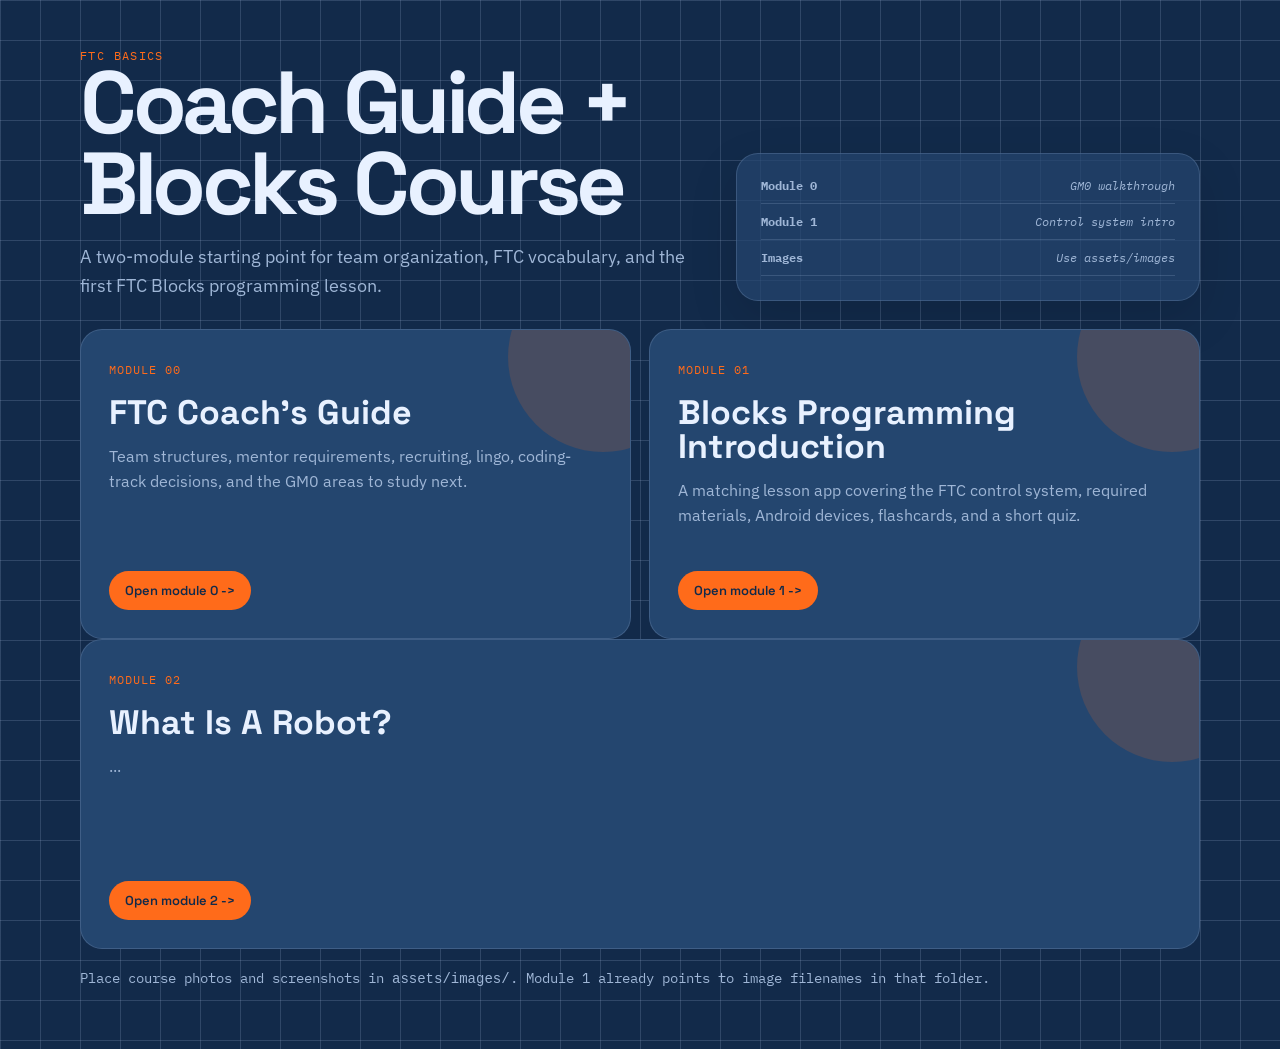
==== commit 32f54b4c: "Add Module 02 section to index.html" ====
--- a/index.html
+++ b/index.html
@@ -40,6 +40,14 @@
       <span class="index-cta">Open module 1 -&gt;</span>
     </a>
   </section>
+  <a class="index-card" href="module-2.html">
+  <div>
+    <span class="index-kicker">Module 02</span>
+    <h2>What Is A Robot?</h2>
+    <p>...</p>
+  </div>
+  <span class="index-cta">Open module 2 -&gt;</span>
+</a>
 
   <p class="index-note">Place course photos and screenshots in <code>assets/images/</code>. Module 1 already points to image filenames in that folder.</p>
 </main>
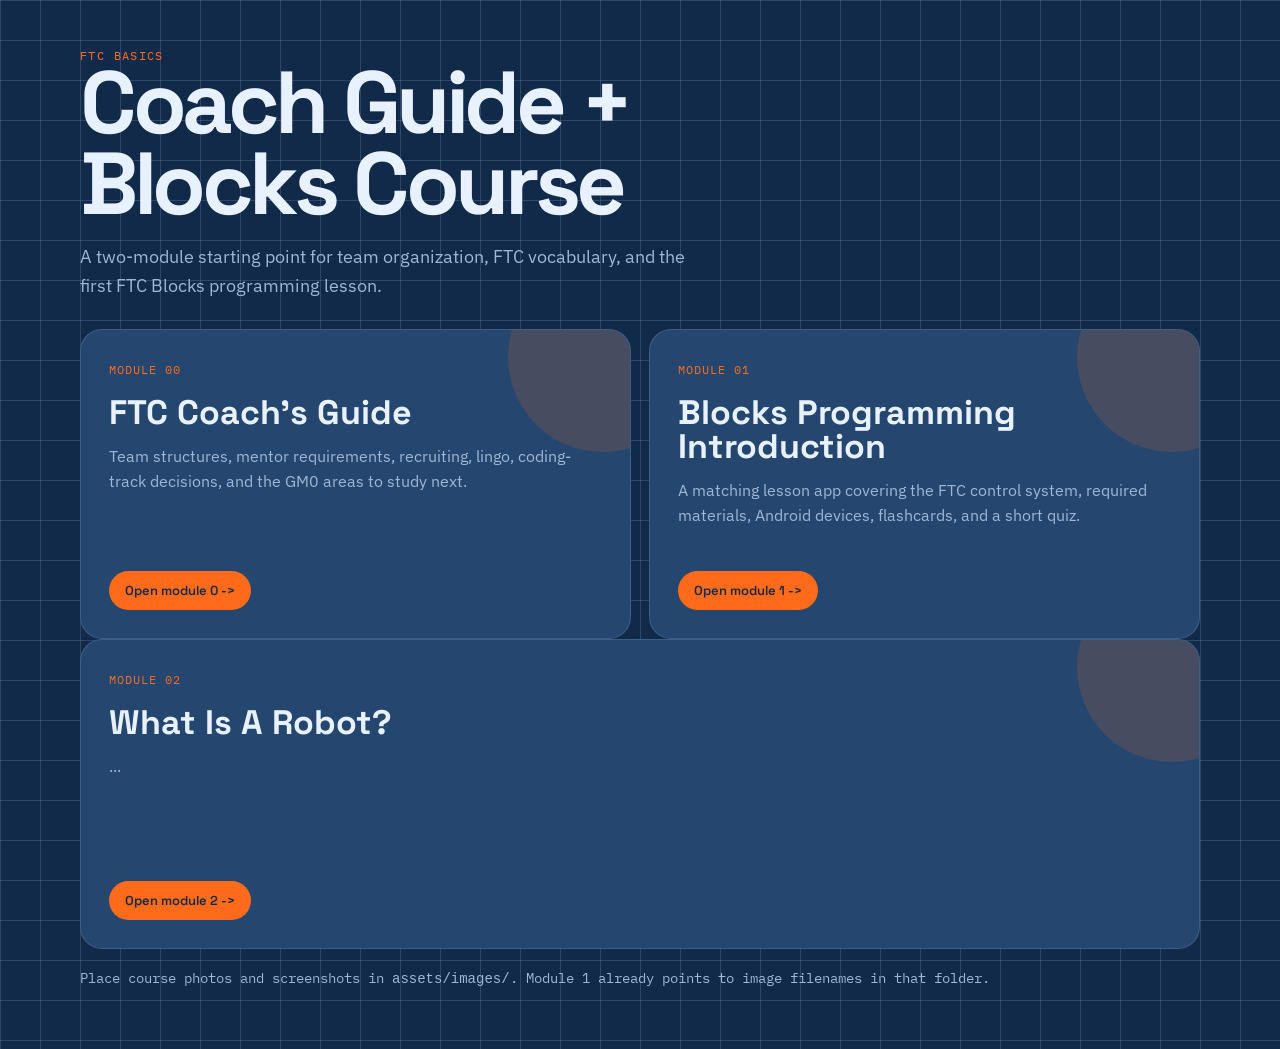
==== commit edde2506: "Remove course status section from index.html Removed course status aside section from index.html" ====
--- a/index.html
+++ b/index.html
@@ -14,11 +14,7 @@
       <h1>Coach Guide + Blocks Course</h1>
       <p class="index-lead">A two-module starting point for team organization, FTC vocabulary, and the first FTC Blocks programming lesson.</p>
     </div>
-    <aside class="index-panel index-status" aria-label="Course status">
-      <span><strong>Module 0</strong><em>GM0 walkthrough</em></span>
-      <span><strong>Module 1</strong><em>Control system intro</em></span>
-      <span><strong>Images</strong><em>Use assets/images</em></span>
-    </aside>
+    
   </section>
 
   <section class="index-grid" aria-label="Modules">
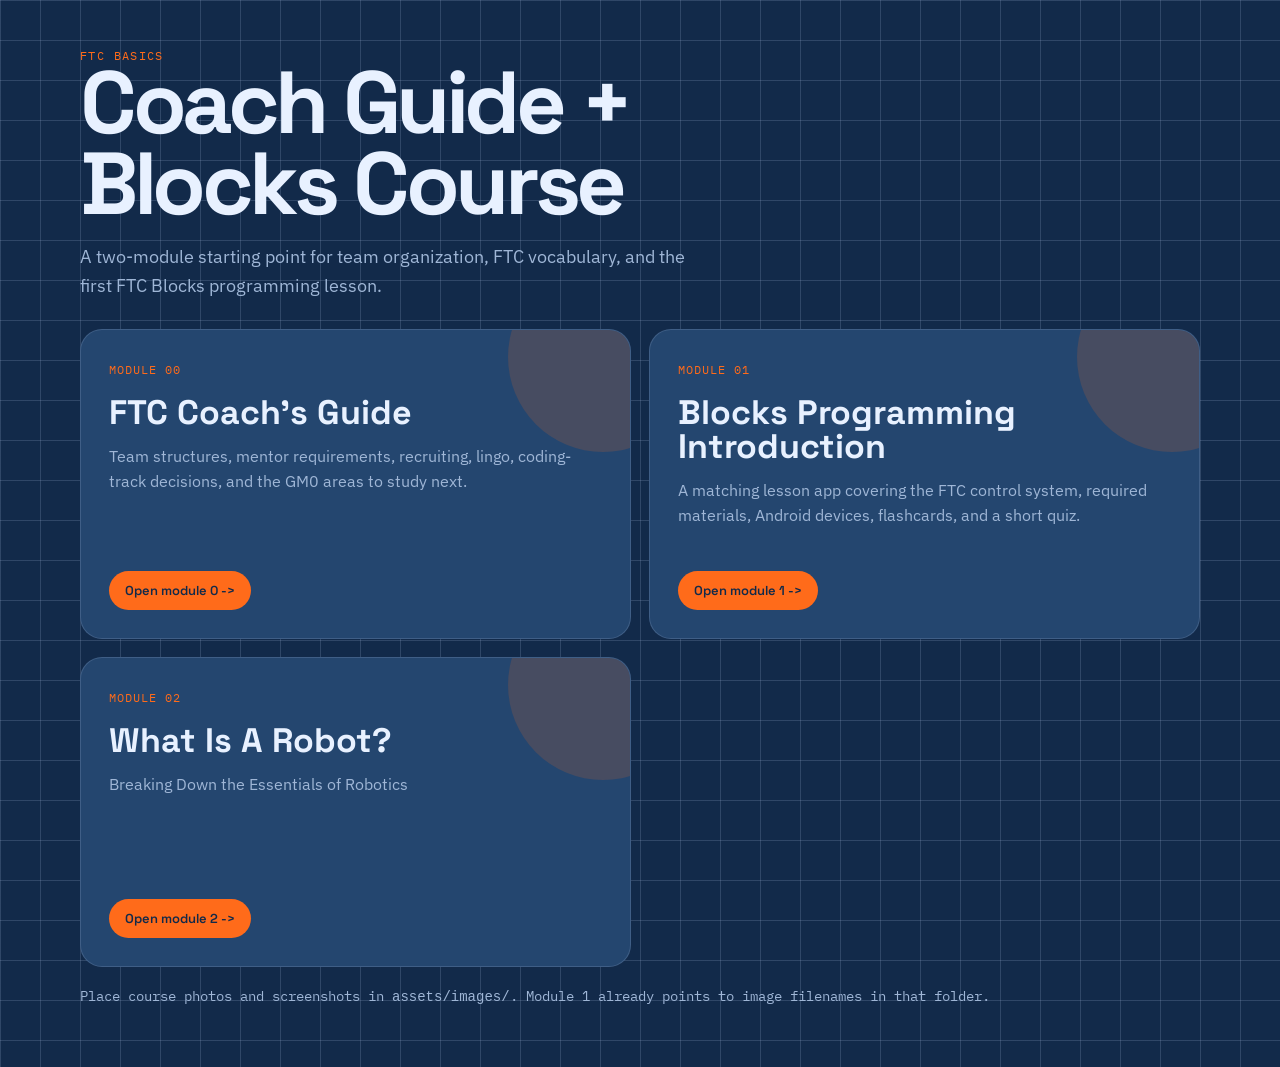
==== commit 139dad09: "Revise module 2 content and fix HTML structure Updated module 2 description and adjusted HTML struct" ====
--- a/index.html
+++ b/index.html
@@ -35,15 +35,16 @@
       </div>
       <span class="index-cta">Open module 1 -&gt;</span>
     </a>
-  </section>
-  <a class="index-card" href="module-2.html">
+    <a class="index-card" href="module-2.html">
   <div>
     <span class="index-kicker">Module 02</span>
     <h2>What Is A Robot?</h2>
-    <p>...</p>
+    <p>Breaking Down the Essentials of Robotics</p>
   </div>
   <span class="index-cta">Open module 2 -&gt;</span>
 </a>
+  </section>
+  
 
   <p class="index-note">Place course photos and screenshots in <code>assets/images/</code>. Module 1 already points to image filenames in that folder.</p>
 </main>
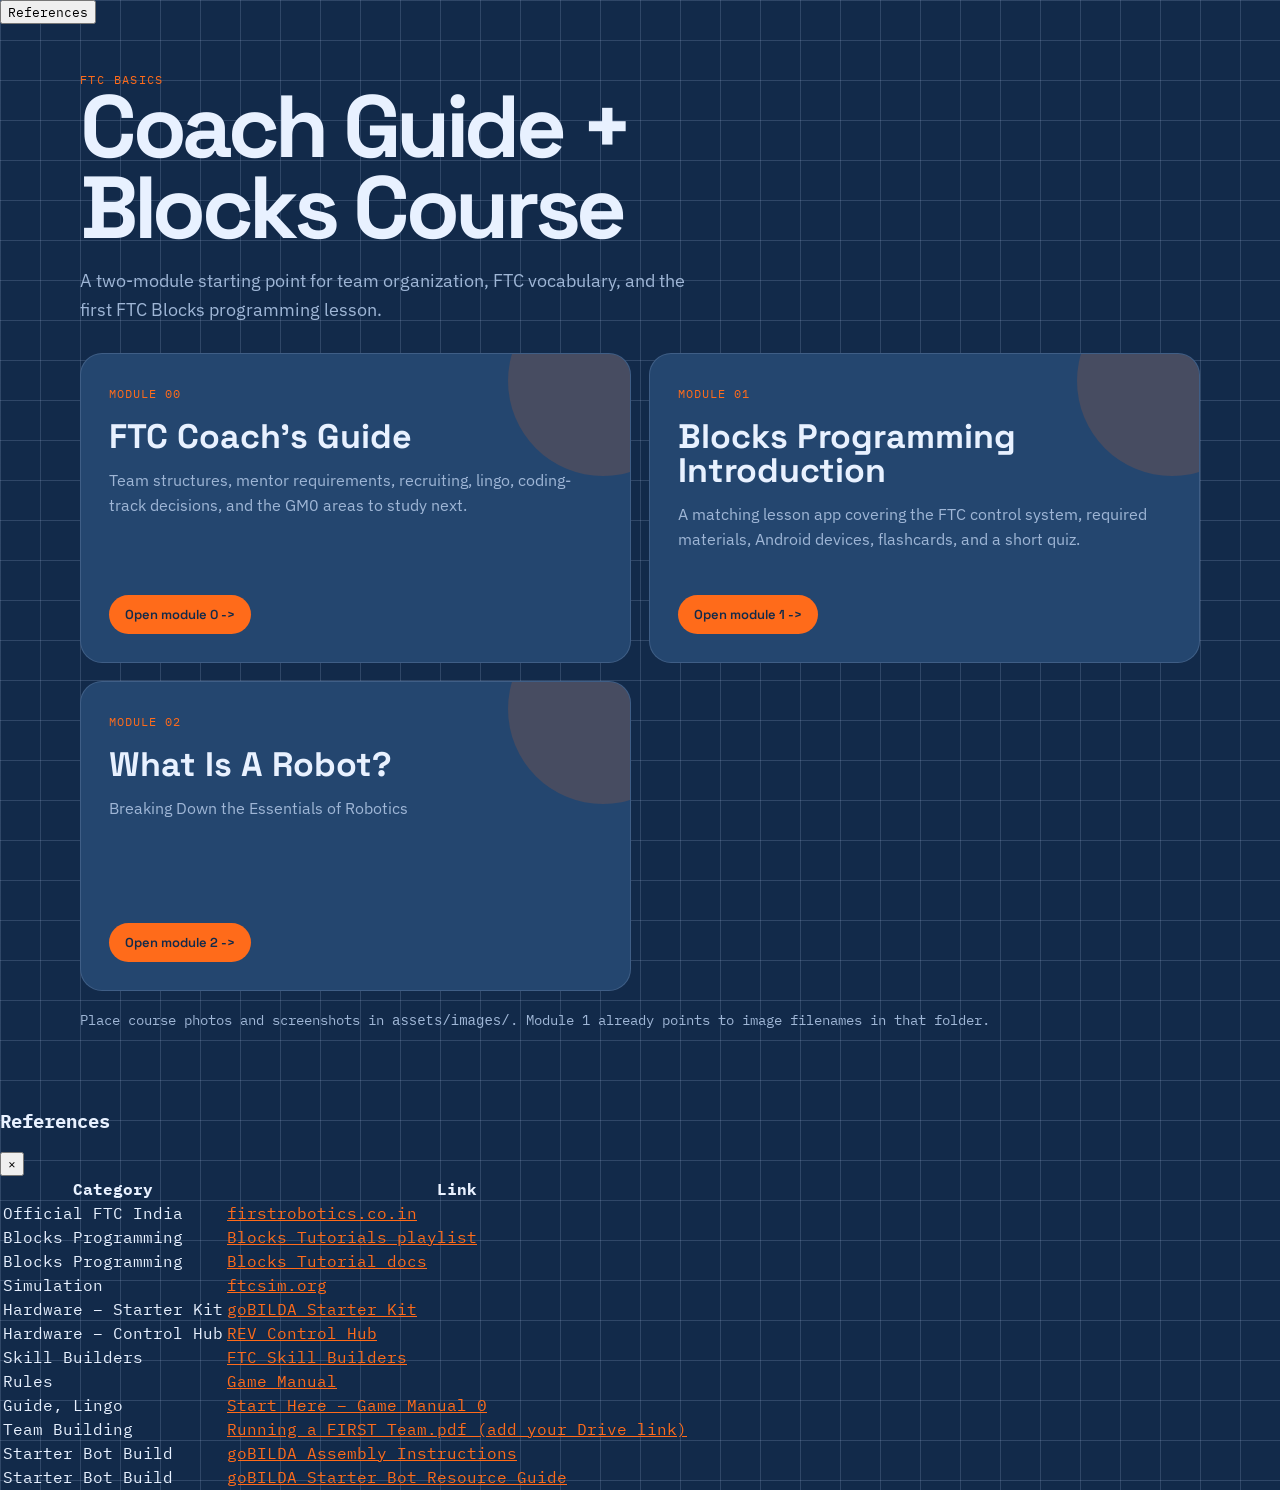
==== commit 66b02c8d: "Implement references modal in index.html Added a references overlay modal with links to resources." ====
--- a/index.html
+++ b/index.html
@@ -1,4 +1,4 @@
-﻿<!DOCTYPE html>
+<!DOCTYPE html>
 <html lang="en">
 <head>
 <meta charset="UTF-8">
@@ -7,6 +7,7 @@
 <link rel="stylesheet" href="assets/css/styles.css">
 </head>
 <body class="index-page">
+<button class="refs-btn" id="refsBtn" aria-haspopup="dialog" aria-controls="refsOverlay">References</button>
 <main>
   <section class="index-hero">
     <div>
@@ -16,7 +17,6 @@
     </div>
     
   </section>
-
   <section class="index-grid" aria-label="Modules">
     <a class="index-card" href="module-0.html">
       <div>
@@ -26,7 +26,6 @@
       </div>
       <span class="index-cta">Open module 0 -&gt;</span>
     </a>
-
     <a class="index-card" href="module-1.html">
       <div>
         <span class="index-kicker">Module 01</span>
@@ -45,9 +44,51 @@
 </a>
   </section>
   
-
   <p class="index-note">Place course photos and screenshots in <code>assets/images/</code>. Module 1 already points to image filenames in that folder.</p>
 </main>
+
+<div class="refs-overlay" id="refsOverlay" role="dialog" aria-modal="true" aria-labelledby="refsTitle">
+  <div class="refs-modal">
+    <div class="refs-modal-head">
+      <h3 id="refsTitle">References</h3>
+      <button class="refs-close" id="refsClose" aria-label="Close">&times;</button>
+    </div>
+    <div class="refs-table-wrap">
+      <table class="refs-table">
+        <thead>
+          <tr><th>Category</th><th>Link</th></tr>
+        </thead>
+        <tbody>
+          <tr><td>Official FTC India</td><td><a href="https://www.firstrobotics.co.in/first-tech-challenge/" target="_blank" rel="noopener">firstrobotics.co.in</a></td></tr>
+          <tr><td>Blocks Programming</td><td><a href="https://www.youtube.com/playlist?list=PLEuGrYl8iBm4A4yrRcatGcK7q0od0LYov" target="_blank" rel="noopener">Blocks Tutorials playlist</a></td></tr>
+          <tr><td>Blocks Programming</td><td><a href="https://ftc-docs.firstinspires.org/en/latest/programming_resources/blocks/Blocks-Tutorial.html" target="_blank" rel="noopener">Blocks Tutorial docs</a></td></tr>
+          <tr><td>Simulation</td><td><a href="https://ftcsim.org/" target="_blank" rel="noopener">ftcsim.org</a></td></tr>
+          <tr><td>Hardware &ndash; Starter Kit</td><td><a href="http://gobilda.com/ftc-starter-kit-2026-2027-season/" target="_blank" rel="noopener">goBILDA Starter Kit</a></td></tr>
+          <tr><td>Hardware &ndash; Control Hub</td><td><a href="https://www.revrobotics.com/rev-35-1906/" target="_blank" rel="noopener">REV Control Hub</a></td></tr>
+          <tr><td>Skill Builders</td><td><a href="https://training.firstinspires.org/learn/course/ftc-skill-builders-26-27/welcome/introduction" target="_blank" rel="noopener">FTC Skill Builders</a></td></tr>
+          <tr><td>Rules</td><td><a href="https://ftc-resources.firstinspires.org/ftc/game/manual" target="_blank" rel="noopener">Game Manual</a></td></tr>
+          <tr><td>Guide, Lingo</td><td><a href="https://gm0.org/en/latest/docs/start-here.html" target="_blank" rel="noopener">Start Here &ndash; Game Manual 0</a></td></tr>
+          <tr><td>Team Building</td><td><a href="#" target="_blank" rel="noopener">Running a FIRST Team.pdf (add your Drive link)</a></td></tr>
+          <tr><td>Starter Bot Build</td><td><a href="https://www.gobilda.com/content/user_manuals/2026-2027_preseason_ftc_starterbot_assembly_instructions.min.pdf" target="_blank" rel="noopener">goBILDA Assembly Instructions</a></td></tr>
+          <tr><td>Starter Bot Build</td><td><a href="https://www.gobilda.com/ftc-starter-bot-resource-guide-2026-2027-season/" target="_blank" rel="noopener">goBILDA Starter Bot Resource Guide</a></td></tr>
+        </tbody>
+      </table>
+    </div>
+  </div>
+</div>
+
+<script>
+  (function(){
+    var btn = document.getElementById('refsBtn');
+    var overlay = document.getElementById('refsOverlay');
+    var closeBtn = document.getElementById('refsClose');
+    function open(){ overlay.classList.add('open'); }
+    function close(){ overlay.classList.remove('open'); }
+    btn.addEventListener('click', open);
+    closeBtn.addEventListener('click', close);
+    overlay.addEventListener('click', function(e){ if(e.target === overlay) close(); });
+    document.addEventListener('keydown', function(e){ if(e.key === 'Escape') close(); });
+  })();
+</script>
 </body>
 </html>
-
